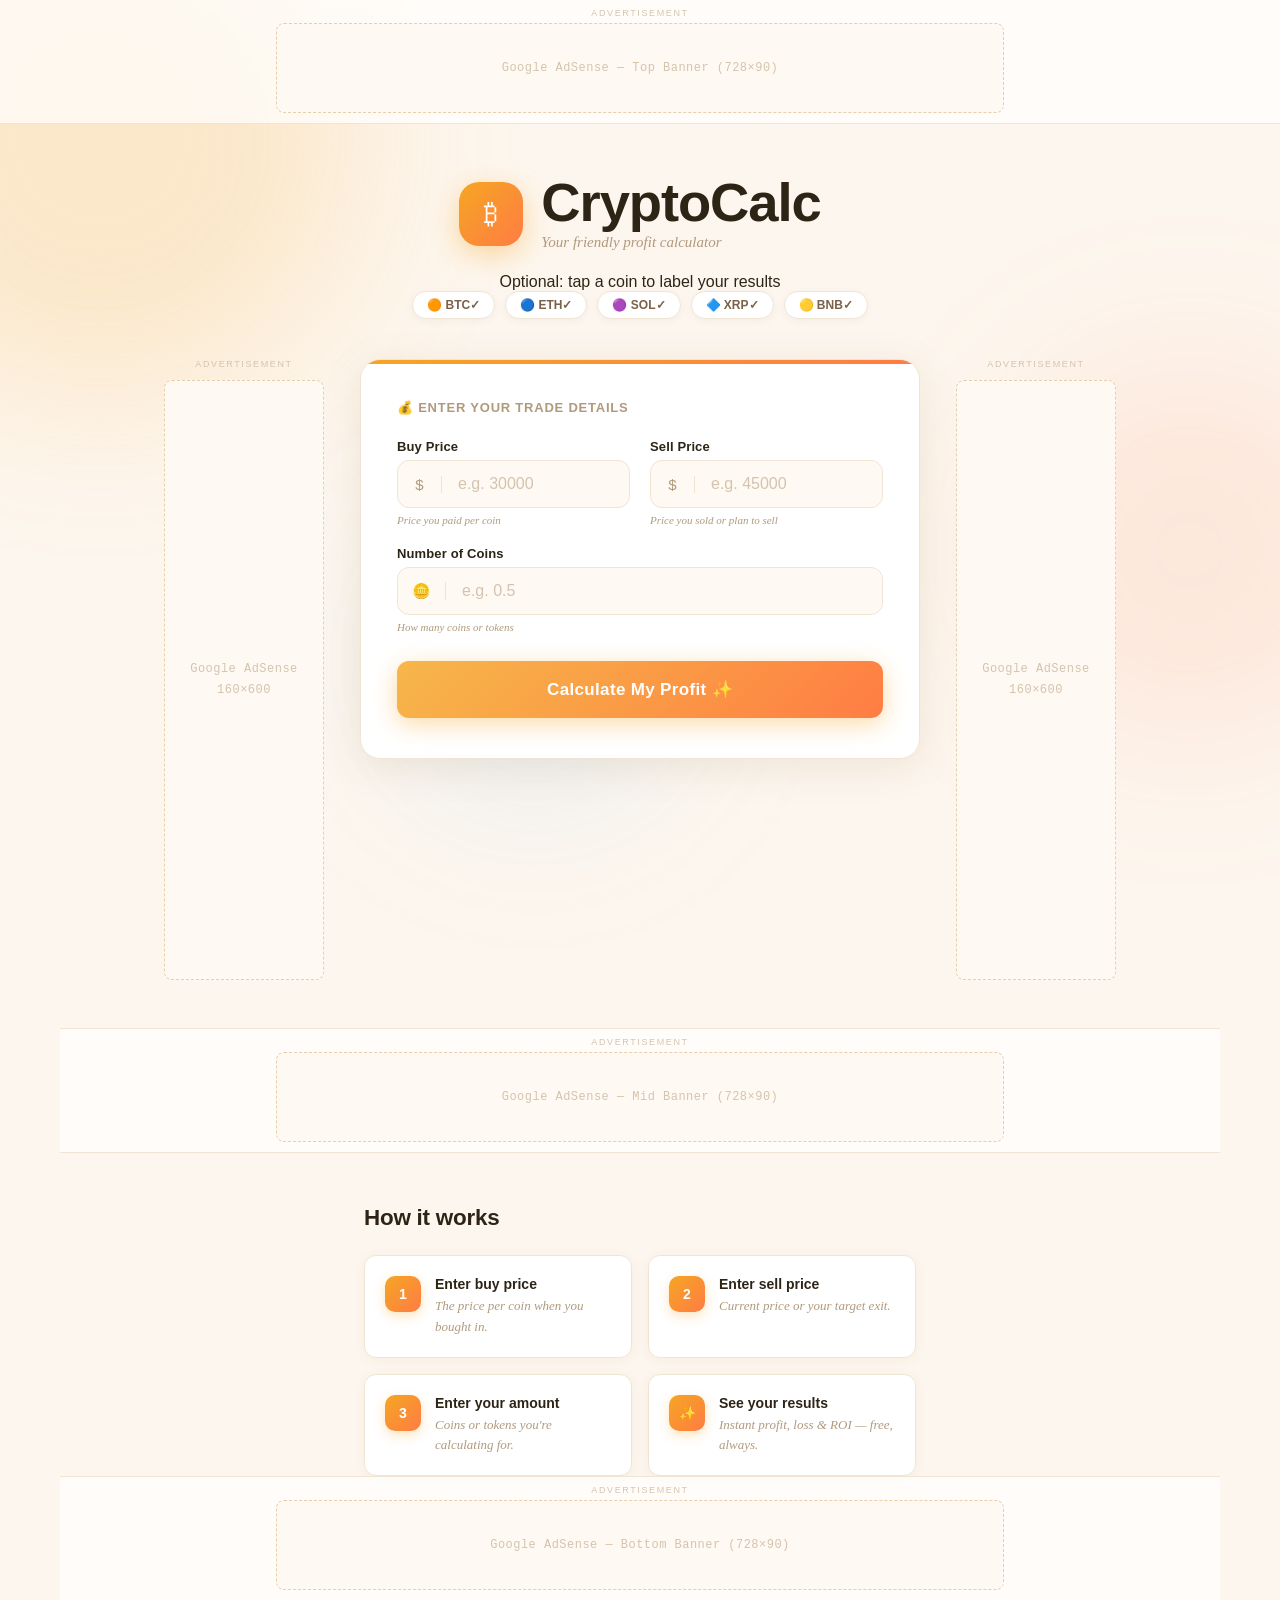
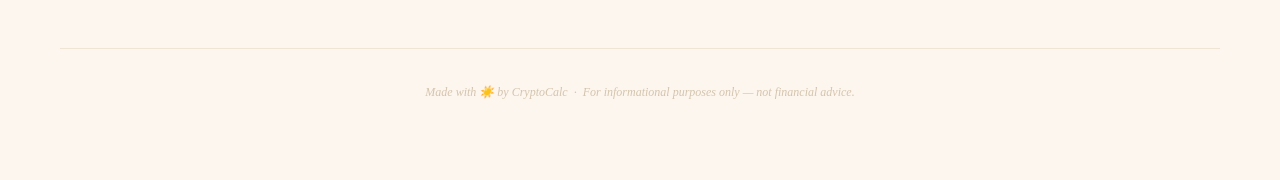
==== index.html @ 59004ca2 "Add files via upload" ====
<!DOCTYPE html>
<html lang="en">
<head>
  <meta charset="UTF-8" />
  <meta name="viewport" content="width=device-width, initial-scale=1.0" />
  <title>CryptoCalc — Profit Calculator</title>

  <!-- ✅ Security headers -->
  <meta http-equiv="Content-Security-Policy"
    content="default-src 'self'; script-src 'self' 'unsafe-inline' https://pagead2.googlesyndication.com; style-src 'self' 'unsafe-inline' https://fonts.googleapis.com https://fonts.gstatic.com; font-src 'self' https://fonts.gstatic.com; img-src 'self' data: https:; connect-src https://api.coingecko.com; frame-ancestors 'none'; form-action 'none';" />
  <meta http-equiv="X-Content-Type-Options" content="nosniff" />
  <meta http-equiv="X-Frame-Options" content="DENY" />
  <meta http-equiv="Referrer-Policy" content="no-referrer" />
  <meta http-equiv="Permissions-Policy" content="geolocation=(), microphone=(), camera=()" />

  <link rel="stylesheet" href="style.css" />
  <link rel="preconnect" href="https://fonts.googleapis.com" />
  <link href="https://fonts.googleapis.com/css2?family=Nunito:wght@400;600;700;800;900&family=Lora:ital,wght@0,500;1,400&display=swap" rel="stylesheet" />
</head>
<body>

  <div class="bg-orb orb1"></div>
  <div class="bg-orb orb2"></div>
  <div class="bg-orb orb3"></div>

  <!-- TOP AD BANNER -->
  <div class="ad-banner ad-top">
    <span class="ad-label">Advertisement</span>
    <!--
    <script async src="https://pagead2.googlesyndication.com/pagead/js/adsbygoogle.js?client=ca-pub-XXXXXXXXXXXXXXXX" crossorigin="anonymous"></script>
    <ins class="adsbygoogle" style="display:block" data-ad-client="ca-pub-XXXXXXXXXXXXXXXX" data-ad-slot="XXXXXXXXXX" data-ad-format="auto" data-full-width-responsive="true"></ins>
    <script>(adsbygoogle = window.adsbygoogle || []).push({});</script>
    -->
    <div class="ad-placeholder">Google AdSense — Top Banner (728×90)</div>
  </div>

  <div class="page-wrapper">

    <header class="site-header">
      <div class="logo-row">
        <div class="logo-icon" aria-hidden="true">₿</div>
        <div class="logo-text">
          <h1 class="logo">CryptoCalc</h1>
          <p class="tagline">Your friendly profit calculator</p>
        </div>
      </div>

      <p class="pill-hint">Optional: tap a coin to label your results</p>
      <div class="coin-pills" role="listbox" aria-label="Select a cryptocurrency">
        <button class="pill" role="option" aria-selected="false" data-coin="BTC" type="button">
          🟠 BTC<span class="pill-check" aria-hidden="true">✓</span>
        </button>
        <button class="pill" role="option" aria-selected="false" data-coin="ETH" type="button">
          🔵 ETH<span class="pill-check" aria-hidden="true">✓</span>
        </button>
        <button class="pill" role="option" aria-selected="false" data-coin="SOL" type="button">
          🟣 SOL<span class="pill-check" aria-hidden="true">✓</span>
        </button>
        <button class="pill" role="option" aria-selected="false" data-coin="XRP" type="button">
          🔷 XRP<span class="pill-check" aria-hidden="true">✓</span>
        </button>
        <button class="pill" role="option" aria-selected="false" data-coin="BNB" type="button">
          🟡 BNB<span class="pill-check" aria-hidden="true">✓</span>
        </button>
      </div>
    </header>

    <main class="main-layout">

      <aside class="ad-sidebar">
        <span class="ad-label">Advertisement</span>
        <div class="ad-placeholder vertical">Google AdSense<br/>160×600</div>
      </aside>

      <section class="calc-card">

        <p class="section-label" id="section-label">💰 Enter your trade details</p>

        <div class="input-grid">
          <div class="input-group">
            <label for="buyPrice">Buy Price</label>
            <div class="input-wrap">
              <span class="prefix">$</span>
              <input type="number" id="buyPrice" placeholder="e.g. 30000" min="0" max="999999999" step="any" autocomplete="off" />
            </div>
            <span class="input-hint">Price you paid per coin</span>
          </div>

          <div class="input-group">
            <label for="sellPrice">Sell Price</label>
            <div class="input-wrap">
              <span class="prefix">$</span>
              <input type="number" id="sellPrice" placeholder="e.g. 45000" min="0" max="999999999" step="any" autocomplete="off" />
            </div>
            <span class="input-hint">Price you sold or plan to sell</span>
          </div>

          <div class="input-group full-width">
            <label for="amount">Number of Coins</label>
            <div class="input-wrap">
              <span class="prefix">🪙</span>
              <input type="number" id="amount" placeholder="e.g. 0.5" min="0" max="999999999" step="any" autocomplete="off" />
            </div>
            <span class="input-hint">How many coins or tokens</span>
          </div>
        </div>

        <button class="calc-btn" id="calcBtn" type="button" onclick="calculate()">
          Calculate My Profit ✨
        </button>

        <div class="results-panel" id="results">

          <div class="verdict-banner" id="verdict-banner">
            <span class="verdict-emoji" id="verdict-emoji">🎉</span>
            <div class="verdict-copy">
              <div class="verdict-title" id="verdict-title">Nice trade!</div>
              <div class="verdict-sub" id="verdict-sub">Here's your full breakdown</div>
            </div>
          </div>

          <div class="results-grid">
            <div class="result-card">
              <div class="res-icon">💵</div>
              <div class="res-label">You Invested</div>
              <div class="res-value" id="val-invested">—</div>
            </div>
            <div class="result-card">
              <div class="res-icon">📤</div>
              <div class="res-label">Return Value</div>
              <div class="res-value" id="val-return">—</div>
            </div>
            <div class="result-card result-accent" id="res-profit-card">
              <div class="res-icon" id="profit-icon">🏆</div>
              <div class="res-label">Net Profit / Loss</div>
              <div class="res-value res-large" id="val-profit">—</div>
            </div>
            <div class="result-card result-accent2">
              <div class="res-icon">📊</div>
              <div class="res-label">ROI</div>
              <div class="res-value res-large" id="val-roi">—</div>
            </div>
          </div>

          <div class="roi-track-wrap">
            <div class="roi-track-labels">
              <span>−100%</span>
              <span>Break even</span>
              <span>+200%</span>
            </div>
            <div class="roi-track">
              <div class="roi-fill" id="roi-fill"></div>
              <div class="roi-needle" id="roi-needle"></div>
            </div>
          </div>

        </div>

        <button class="reset-btn" id="resetBtn" type="button" onclick="resetCalc()">↺ Start over</button>

      </section>

      <aside class="ad-sidebar">
        <span class="ad-label">Advertisement</span>
        <div class="ad-placeholder vertical">Google AdSense<br/>160×600</div>
      </aside>

    </main>

    <div class="ad-banner ad-mid">
      <span class="ad-label">Advertisement</span>
      <div class="ad-placeholder">Google AdSense — Mid Banner (728×90)</div>
    </div>

    <section class="info-section">
      <h2 class="info-title">How it works</h2>
      <div class="steps">
        <div class="step">
          <div class="step-bubble">1</div>
          <div class="step-body">
            <strong>Enter buy price</strong>
            <p>The price per coin when you bought in.</p>
          </div>
        </div>
        <div class="step">
          <div class="step-bubble">2</div>
          <div class="step-body">
            <strong>Enter sell price</strong>
            <p>Current price or your target exit.</p>
          </div>
        </div>
        <div class="step">
          <div class="step-bubble">3</div>
          <div class="step-body">
            <strong>Enter your amount</strong>
            <p>Coins or tokens you're calculating for.</p>
          </div>
        </div>
        <div class="step">
          <div class="step-bubble">✨</div>
          <div class="step-body">
            <strong>See your results</strong>
            <p>Instant profit, loss &amp; ROI — free, always.</p>
          </div>
        </div>
      </div>
    </section>

    <div class="ad-banner ad-bottom">
      <span class="ad-label">Advertisement</span>
      <div class="ad-placeholder">Google AdSense — Bottom Banner (728×90)</div>
    </div>

    <footer class="site-footer">
      <p>Made with ☀️ by CryptoCalc &nbsp;·&nbsp; For informational purposes only — not financial advice.</p>
    </footer>

  </div>

  <script src="script.js"></script>
</body>
</html>
---- style.css ----
/* ===========================
   CRYPTOCALC — style.css
   Aesthetic: Warm sunrise / cozy fintech
   Fonts: Nunito (rounded, friendly) + Lora (elegant serif accents)
=========================== */

*, *::before, *::after { box-sizing: border-box; margin: 0; padding: 0; }

:root {
  /* Warm palette */
  --bg:           #fdf6ee;
  --surface:      #ffffff;
  --surface2:     #fff9f3;
  --border:       #f0e4d4;
  --border-hi:    #e8cfa8;

  /* Accent warm gold / orange */
  --gold:         #f5a623;
  --gold-light:   #fff3d6;
  --gold-dark:    #d4880a;

  /* Profit / loss */
  --green:        #27ae60;
  --green-light:  #eafaf1;
  --red:          #e74c3c;
  --red-light:    #fdf0ee;

  /* Neutrals */
  --text:         #2d2416;
  --text-mid:     #7a6148;
  --text-soft:    #b09a7e;
  --text-dim:     #d4c4ae;

  /* Orb colours */
  --orb1:         rgba(245,166,35,0.18);
  --orb2:         rgba(255,120,80,0.12);
  --orb3:         rgba(80,180,255,0.10);

  --font-main:    'Nunito', sans-serif;
  --font-serif:   'Lora', serif;
  --radius:       20px;
  --radius-sm:    12px;
  --radius-xs:    8px;
  --shadow-card:  0 8px 40px rgba(120,80,20,0.10);
  --shadow-btn:   0 6px 24px rgba(245,166,35,0.40);
}

html { scroll-behavior: smooth; }

body {
  background: var(--bg);
  color: var(--text);
  font-family: var(--font-main);
  min-height: 100vh;
  overflow-x: hidden;
  position: relative;
}

/* ===========================
   AMBIENT BACKGROUND ORBS
=========================== */
.bg-orb {
  position: fixed;
  border-radius: 50%;
  filter: blur(80px);
  pointer-events: none;
  z-index: 0;
  animation: orb-drift 18s ease-in-out infinite alternate;
}
.orb1 {
  width: 520px; height: 520px;
  background: var(--orb1);
  top: -120px; left: -160px;
  animation-duration: 22s;
}
.orb2 {
  width: 380px; height: 380px;
  background: var(--orb2);
  top: 40%; right: -100px;
  animation-duration: 17s;
  animation-delay: -6s;
}
.orb3 {
  width: 300px; height: 300px;
  background: var(--orb3);
  bottom: 10%; left: 30%;
  animation-duration: 25s;
  animation-delay: -12s;
}
@keyframes orb-drift {
  from { transform: translate(0, 0) scale(1); }
  to   { transform: translate(30px, 20px) scale(1.08); }
}

/* ===========================
   AD BANNERS
=========================== */
.ad-banner {
  width: 100%;
  display: flex;
  flex-direction: column;
  align-items: center;
  padding: 8px 16px 10px;
  background: rgba(255,255,255,0.7);
  backdrop-filter: blur(6px);
  border-bottom: 1px solid var(--border);
  position: relative;
  z-index: 10;
}
.ad-banner.ad-mid    { border-top: 1px solid var(--border); margin: 48px 0 0; }
.ad-banner.ad-bottom { border-top: 1px solid var(--border); border-bottom: none; margin-top: 0; }

.ad-label {
  font-size: 9px;
  letter-spacing: 0.18em;
  text-transform: uppercase;
  color: var(--text-dim);
  margin-bottom: 5px;
}

.ad-placeholder {
  width: 100%;
  max-width: 728px;
  height: 90px;
  background: var(--surface2);
  border: 1.5px dashed var(--border-hi);
  border-radius: var(--radius-xs);
  display: flex;
  align-items: center;
  justify-content: center;
  color: var(--text-dim);
  font-size: 12px;
  font-family: monospace;
  letter-spacing: 0.04em;
  text-align: center;
}
.ad-placeholder.vertical {
  width: 160px;
  height: 600px;
  max-width: 160px;
  line-height: 1.8;
}

.ad-sidebar {
  display: none;
  flex-direction: column;
  align-items: center;
  gap: 6px;
  flex-shrink: 0;
  position: relative;
  z-index: 1;
}

/* ===========================
   PAGE WRAPPER
=========================== */
.page-wrapper {
  position: relative;
  z-index: 1;
  max-width: 1200px;
  margin: 0 auto;
  padding: 0 20px 60px;
}

/* ===========================
   HEADER
=========================== */
.site-header {
  text-align: center;
  padding: 52px 20px 28px;
}

.logo-row {
  display: inline-flex;
  align-items: center;
  gap: 18px;
  margin-bottom: 22px;
}

.logo-icon {
  width: 64px;
  height: 64px;
  background: linear-gradient(135deg, #f5a623, #ff7c44);
  border-radius: 20px;
  display: flex;
  align-items: center;
  justify-content: center;
  font-size: 28px;
  color: white;
  box-shadow: 0 8px 28px rgba(245,166,35,0.40);
  animation: icon-float 4s ease-in-out infinite;
  flex-shrink: 0;
}
@keyframes icon-float {
  0%, 100% { transform: translateY(0px); }
  50%       { transform: translateY(-6px); }
}

.logo-text { text-align: left; }

.logo {
  font-family: var(--font-main);
  font-weight: 900;
  font-size: clamp(2rem, 7vw, 3.4rem);
  color: var(--text);
  letter-spacing: -0.02em;
  line-height: 1;
}

.tagline {
  font-family: var(--font-serif);
  font-style: italic;
  font-size: 15px;
  color: var(--text-soft);
  margin-top: 4px;
}

.coin-pills {
  display: flex;
  gap: 10px;
  justify-content: center;
  flex-wrap: wrap;
}

.pill {
  background: white;
  border: 1.5px solid var(--border);
  border-radius: 999px;
  padding: 6px 14px;
  font-size: 12px;
  font-weight: 700;
  color: var(--text-mid);
  box-shadow: 0 2px 8px rgba(0,0,0,0.04);
  transition: transform 0.2s, box-shadow 0.2s;
  cursor: default;
}
.pill:hover {
  transform: translateY(-2px);
  box-shadow: 0 6px 18px rgba(245,166,35,0.18);
}

/* ===========================
   MAIN LAYOUT
=========================== */
.main-layout {
  display: flex;
  align-items: flex-start;
  justify-content: center;
  gap: 36px;
  margin-top: 12px;
}

/* ===========================
   CALCULATOR CARD
=========================== */
.calc-card {
  background: var(--surface);
  border: 1.5px solid var(--border);
  border-radius: var(--radius);
  padding: 40px 36px;
  width: 100%;
  max-width: 560px;
  flex-shrink: 0;
  box-shadow: var(--shadow-card);
  position: relative;
  overflow: hidden;
}

/* Top accent stripe */
.calc-card::before {
  content: '';
  position: absolute;
  top: 0; left: 0; right: 0;
  height: 4px;
  background: linear-gradient(90deg, #f5a623, #ff7c44, #f5a623);
  background-size: 200% 100%;
  animation: stripe-shimmer 3s linear infinite;
}
@keyframes stripe-shimmer {
  0%   { background-position: 0% 0%; }
  100% { background-position: 200% 0%; }
}

.section-label {
  font-size: 13px;
  font-weight: 800;
  letter-spacing: 0.06em;
  text-transform: uppercase;
  color: var(--text-soft);
  margin-bottom: 24px;
}

/* ===========================
   INPUTS
=========================== */
.input-grid {
  display: grid;
  grid-template-columns: 1fr 1fr;
  gap: 20px;
  margin-bottom: 28px;
}

.input-group { display: flex; flex-direction: column; gap: 6px; }
.input-group.full-width { grid-column: 1 / -1; }

label {
  font-size: 13px;
  font-weight: 800;
  color: var(--text);
  letter-spacing: 0.01em;
}

.input-hint {
  font-size: 11px;
  color: var(--text-soft);
  font-style: italic;
  font-family: var(--font-serif);
}

.input-wrap {
  display: flex;
  align-items: center;
  background: var(--surface2);
  border: 1.5px solid var(--border);
  border-radius: var(--radius-sm);
  overflow: hidden;
  transition: border-color 0.2s, box-shadow 0.2s, background 0.2s;
}
.input-wrap:focus-within {
  border-color: var(--gold);
  box-shadow: 0 0 0 3px rgba(245,166,35,0.15);
  background: white;
}

.prefix {
  padding: 0 14px;
  font-size: 15px;
  color: var(--text-soft);
  border-right: 1.5px solid var(--border);
  user-select: none;
  min-width: 44px;
  text-align: center;
  background: transparent;
}

input[type="number"] {
  flex: 1;
  background: transparent;
  border: none;
  outline: none;
  padding: 14px 16px;
  color: var(--text);
  font-family: var(--font-main);
  font-size: 16px;
  font-weight: 700;
  width: 100%;
  appearance: textfield;
}
input[type="number"]::-webkit-outer-spin-button,
input[type="number"]::-webkit-inner-spin-button { -webkit-appearance: none; }
input::placeholder { color: var(--text-dim); font-weight: 400; }

/* ===========================
   CALCULATE BUTTON
=========================== */
.calc-btn {
  width: 100%;
  padding: 18px 24px;
  background: linear-gradient(135deg, #f5a623, #ff7c44);
  color: white;
  border: none;
  border-radius: var(--radius-sm);
  font-family: var(--font-main);
  font-size: 17px;
  font-weight: 900;
  letter-spacing: 0.02em;
  cursor: pointer;
  box-shadow: var(--shadow-btn);
  transition: transform 0.18s, box-shadow 0.18s, filter 0.18s;
  position: relative;
  overflow: hidden;
}
.calc-btn::after {
  content: '';
  position: absolute;
  inset: 0;
  background: linear-gradient(135deg, rgba(255,255,255,0.18), transparent);
  pointer-events: none;
}
.calc-btn:hover {
  transform: translateY(-3px);
  box-shadow: 0 12px 36px rgba(245,166,35,0.50);
  filter: brightness(1.05);
}
.calc-btn:active { transform: translateY(0); }

/* ===========================
   RESULTS PANEL
=========================== */
.results-panel {
  margin-top: 32px;
  animation: pop-in 0.45s cubic-bezier(0.22, 1, 0.36, 1);
}
@keyframes pop-in {
  from { opacity: 0; transform: scale(0.96) translateY(10px); }
  to   { opacity: 1; transform: scale(1) translateY(0); }
}

/* Verdict Banner */
.verdict-banner {
  display: flex;
  align-items: center;
  gap: 16px;
  padding: 18px 22px;
  border-radius: var(--radius-sm);
  margin-bottom: 20px;
  background: var(--gold-light);
  border: 1.5px solid #f5d78e;
  transition: all 0.3s;
}
.verdict-banner.win {
  background: var(--green-light);
  border-color: #a8e6c2;
}
.verdict-banner.loss {
  background: var(--red-light);
  border-color: #f5bfba;
}

.verdict-emoji { font-size: 36px; line-height: 1; flex-shrink: 0; }

.verdict-title {
  font-size: 17px;
  font-weight: 900;
  color: var(--text);
  line-height: 1.2;
}
.verdict-sub {
  font-size: 13px;
  color: var(--text-soft);
  font-family: var(--font-serif);
  font-style: italic;
  margin-top: 2px;
}

/* Result Cards */
.results-grid {
  display: grid;
  grid-template-columns: 1fr 1fr;
  gap: 14px;
  margin-bottom: 22px;
}

.result-card {
  background: var(--surface2);
  border: 1.5px solid var(--border);
  border-radius: var(--radius-sm);
  padding: 18px 16px;
  text-align: center;
  transition: transform 0.2s, box-shadow 0.2s;
}
.result-card:hover {
  transform: translateY(-2px);
  box-shadow: 0 6px 20px rgba(120,80,20,0.08);
}

.result-card.result-accent {
  background: var(--green-light);
  border-color: #a8e6c2;
}
.result-card.result-accent.loss-card {
  background: var(--red-light);
  border-color: #f5bfba;
}
.result-card.result-accent2 {
  background: var(--gold-light);
  border-color: #f5d78e;
}

.res-icon { font-size: 22px; margin-bottom: 6px; }
.res-label {
  font-size: 10px;
  font-weight: 800;
  letter-spacing: 0.12em;
  text-transform: uppercase;
  color: var(--text-soft);
  margin-bottom: 6px;
}
.res-value {
  font-size: 16px;
  font-weight: 900;
  color: var(--text);
}
.res-value.res-large { font-size: 22px; }
.res-value.profit  { color: var(--green); }
.res-value.loss    { color: var(--red); }

/* ROI Visual Track */
.roi-track-wrap { margin-top: 4px; }
.roi-track-labels {
  display: flex;
  justify-content: space-between;
  font-size: 10px;
  color: var(--text-dim);
  margin-bottom: 6px;
  font-weight: 700;
}
.roi-track {
  width: 100%;
  height: 12px;
  background: linear-gradient(90deg, var(--red-light) 0%, #fff5e0 33%, var(--gold-light) 50%, var(--green-light) 100%);
  border-radius: 999px;
  border: 1.5px solid var(--border);
  position: relative;
  overflow: visible;
}
.roi-fill {
  position: absolute;
  left: 0; top: 0; bottom: 0;
  border-radius: 999px;
  transition: width 0.8s cubic-bezier(0.22,1,0.36,1), background 0.4s;
}
.roi-needle {
  position: absolute;
  top: 50%;
  transform: translate(-50%, -50%);
  width: 20px;
  height: 20px;
  background: white;
  border: 2.5px solid var(--gold);
  border-radius: 50%;
  box-shadow: 0 2px 10px rgba(245,166,35,0.40);
  transition: left 0.8s cubic-bezier(0.22,1,0.36,1), border-color 0.4s;
}

/* ===========================
   RESET BUTTON
=========================== */
.reset-btn {
  margin-top: 18px;
  width: 100%;
  background: transparent;
  border: 1.5px solid var(--border-hi);
  color: var(--text-soft);
  border-radius: var(--radius-sm);
  padding: 12px 20px;
  font-family: var(--font-main);
  font-size: 13px;
  font-weight: 700;
  cursor: pointer;
  letter-spacing: 0.04em;
  transition: all 0.2s;
  display: block;
}
.reset-btn:hover {
  border-color: var(--gold);
  color: var(--gold-dark);
  background: var(--gold-light);
}

/* ===========================
   HOW IT WORKS
=========================== */
.info-section {
  max-width: 560px;
  margin: 52px auto 0;
  padding: 0 4px;
}
.info-title {
  font-family: var(--font-main);
  font-weight: 900;
  font-size: 1.4rem;
  color: var(--text);
  margin-bottom: 24px;
  letter-spacing: -0.01em;
}

.steps {
  display: grid;
  grid-template-columns: 1fr 1fr;
  gap: 16px;
}

.step {
  background: white;
  border: 1.5px solid var(--border);
  border-radius: var(--radius-sm);
  padding: 20px;
  display: flex;
  gap: 14px;
  align-items: flex-start;
  box-shadow: 0 2px 12px rgba(120,80,20,0.05);
  transition: transform 0.2s, box-shadow 0.2s;
}
.step:hover {
  transform: translateY(-3px);
  box-shadow: 0 8px 28px rgba(245,166,35,0.14);
}

.step-bubble {
  width: 36px;
  height: 36px;
  background: linear-gradient(135deg, #f5a623, #ff7c44);
  border-radius: 10px;
  display: flex;
  align-items: center;
  justify-content: center;
  font-size: 14px;
  font-weight: 900;
  color: white;
  flex-shrink: 0;
  box-shadow: 0 4px 12px rgba(245,166,35,0.30);
}

.step-body strong {
  display: block;
  font-size: 14px;
  font-weight: 800;
  color: var(--text);
  margin-bottom: 4px;
}
.step-body p {
  font-size: 13px;
  color: var(--text-soft);
  line-height: 1.55;
  font-family: var(--font-serif);
  font-style: italic;
}

/* ===========================
   FOOTER
=========================== */
.site-footer {
  text-align: center;
  padding: 36px 0 20px;
  font-size: 12px;
  color: var(--text-dim);
  font-family: var(--font-serif);
  font-style: italic;
  border-top: 1.5px solid var(--border);
  margin-top: 48px;
}

/* ===========================
   RESPONSIVE
=========================== */
@media (min-width: 1100px) {
  .ad-sidebar { display: flex; }
}

@media (max-width: 580px) {
  .calc-card { padding: 28px 20px; }
  .input-grid { grid-template-columns: 1fr; }
  .input-group.full-width { grid-column: auto; }
  .results-grid { grid-template-columns: 1fr; }
  .steps { grid-template-columns: 1fr; }
  .logo-row { gap: 12px; }
  .logo-icon { width: 52px; height: 52px; font-size: 22px; }
}
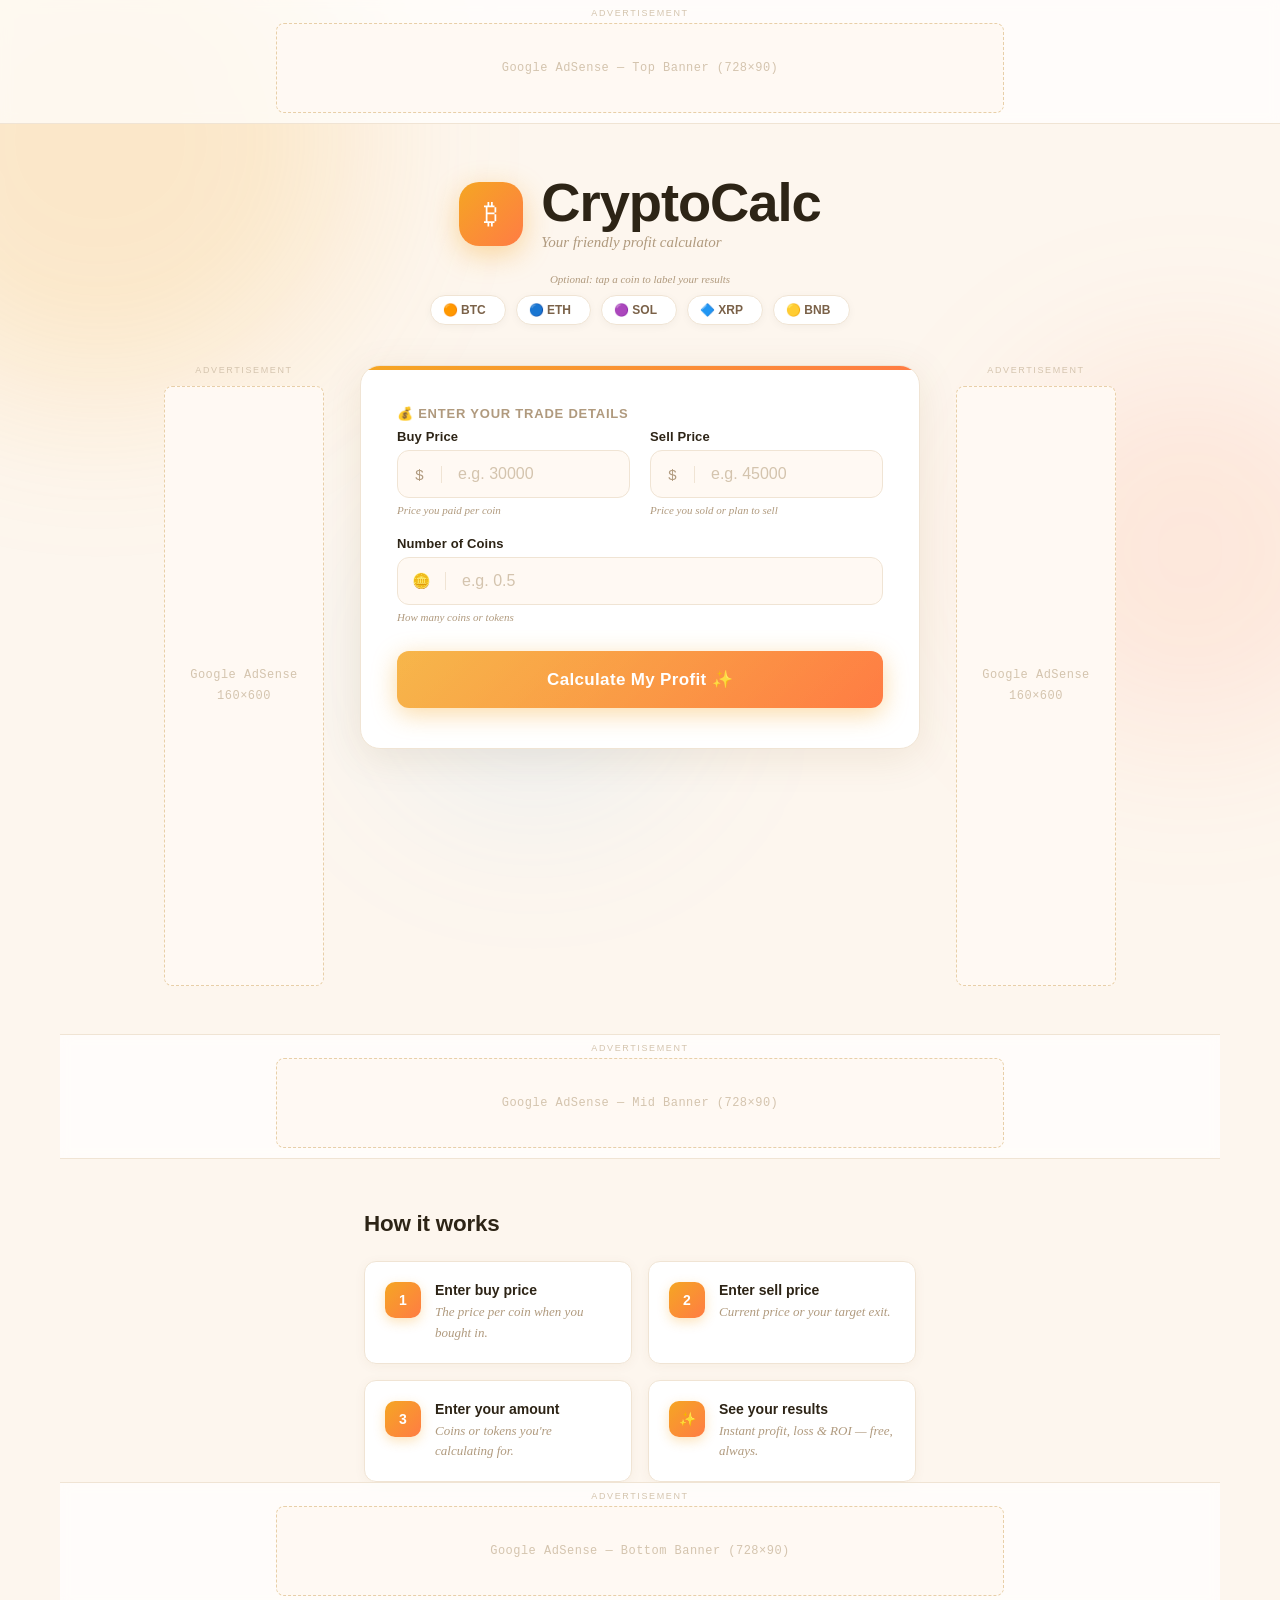
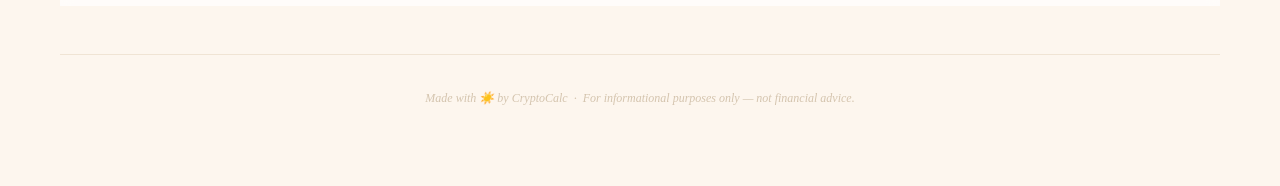
==== commit 6c1f103f: "Add files via upload" ====
--- a/index.html
+++ b/index.html
@@ -1,222 +1,222 @@
-<!DOCTYPE html>
-<html lang="en">
-<head>
-  <meta charset="UTF-8" />
-  <meta name="viewport" content="width=device-width, initial-scale=1.0" />
-  <title>CryptoCalc — Profit Calculator</title>
-
-  <!-- ✅ Security headers -->
-  <meta http-equiv="Content-Security-Policy"
-    content="default-src 'self'; script-src 'self' 'unsafe-inline' https://pagead2.googlesyndication.com; style-src 'self' 'unsafe-inline' https://fonts.googleapis.com https://fonts.gstatic.com; font-src 'self' https://fonts.gstatic.com; img-src 'self' data: https:; connect-src https://api.coingecko.com; frame-ancestors 'none'; form-action 'none';" />
-  <meta http-equiv="X-Content-Type-Options" content="nosniff" />
-  <meta http-equiv="X-Frame-Options" content="DENY" />
-  <meta http-equiv="Referrer-Policy" content="no-referrer" />
-  <meta http-equiv="Permissions-Policy" content="geolocation=(), microphone=(), camera=()" />
-
-  <link rel="stylesheet" href="style.css" />
-  <link rel="preconnect" href="https://fonts.googleapis.com" />
-  <link href="https://fonts.googleapis.com/css2?family=Nunito:wght@400;600;700;800;900&family=Lora:ital,wght@0,500;1,400&display=swap" rel="stylesheet" />
-</head>
-<body>
-
-  <div class="bg-orb orb1"></div>
-  <div class="bg-orb orb2"></div>
-  <div class="bg-orb orb3"></div>
-
-  <!-- TOP AD BANNER -->
-  <div class="ad-banner ad-top">
-    <span class="ad-label">Advertisement</span>
-    <!--
-    <script async src="https://pagead2.googlesyndication.com/pagead/js/adsbygoogle.js?client=ca-pub-XXXXXXXXXXXXXXXX" crossorigin="anonymous"></script>
-    <ins class="adsbygoogle" style="display:block" data-ad-client="ca-pub-XXXXXXXXXXXXXXXX" data-ad-slot="XXXXXXXXXX" data-ad-format="auto" data-full-width-responsive="true"></ins>
-    <script>(adsbygoogle = window.adsbygoogle || []).push({});</script>
-    -->
-    <div class="ad-placeholder">Google AdSense — Top Banner (728×90)</div>
-  </div>
-
-  <div class="page-wrapper">
-
-    <header class="site-header">
-      <div class="logo-row">
-        <div class="logo-icon" aria-hidden="true">₿</div>
-        <div class="logo-text">
-          <h1 class="logo">CryptoCalc</h1>
-          <p class="tagline">Your friendly profit calculator</p>
-        </div>
-      </div>
-
-      <p class="pill-hint">Optional: tap a coin to label your results</p>
-      <div class="coin-pills" role="listbox" aria-label="Select a cryptocurrency">
-        <button class="pill" role="option" aria-selected="false" data-coin="BTC" type="button">
-          🟠 BTC<span class="pill-check" aria-hidden="true">✓</span>
-        </button>
-        <button class="pill" role="option" aria-selected="false" data-coin="ETH" type="button">
-          🔵 ETH<span class="pill-check" aria-hidden="true">✓</span>
-        </button>
-        <button class="pill" role="option" aria-selected="false" data-coin="SOL" type="button">
-          🟣 SOL<span class="pill-check" aria-hidden="true">✓</span>
-        </button>
-        <button class="pill" role="option" aria-selected="false" data-coin="XRP" type="button">
-          🔷 XRP<span class="pill-check" aria-hidden="true">✓</span>
-        </button>
-        <button class="pill" role="option" aria-selected="false" data-coin="BNB" type="button">
-          🟡 BNB<span class="pill-check" aria-hidden="true">✓</span>
-        </button>
-      </div>
-    </header>
-
-    <main class="main-layout">
-
-      <aside class="ad-sidebar">
-        <span class="ad-label">Advertisement</span>
-        <div class="ad-placeholder vertical">Google AdSense<br/>160×600</div>
-      </aside>
-
-      <section class="calc-card">
-
-        <p class="section-label" id="section-label">💰 Enter your trade details</p>
-
-        <div class="input-grid">
-          <div class="input-group">
-            <label for="buyPrice">Buy Price</label>
-            <div class="input-wrap">
-              <span class="prefix">$</span>
-              <input type="number" id="buyPrice" placeholder="e.g. 30000" min="0" max="999999999" step="any" autocomplete="off" />
-            </div>
-            <span class="input-hint">Price you paid per coin</span>
-          </div>
-
-          <div class="input-group">
-            <label for="sellPrice">Sell Price</label>
-            <div class="input-wrap">
-              <span class="prefix">$</span>
-              <input type="number" id="sellPrice" placeholder="e.g. 45000" min="0" max="999999999" step="any" autocomplete="off" />
-            </div>
-            <span class="input-hint">Price you sold or plan to sell</span>
-          </div>
-
-          <div class="input-group full-width">
-            <label for="amount">Number of Coins</label>
-            <div class="input-wrap">
-              <span class="prefix">🪙</span>
-              <input type="number" id="amount" placeholder="e.g. 0.5" min="0" max="999999999" step="any" autocomplete="off" />
-            </div>
-            <span class="input-hint">How many coins or tokens</span>
-          </div>
-        </div>
-
-        <button class="calc-btn" id="calcBtn" type="button" onclick="calculate()">
-          Calculate My Profit ✨
-        </button>
-
-        <div class="results-panel" id="results">
-
-          <div class="verdict-banner" id="verdict-banner">
-            <span class="verdict-emoji" id="verdict-emoji">🎉</span>
-            <div class="verdict-copy">
-              <div class="verdict-title" id="verdict-title">Nice trade!</div>
-              <div class="verdict-sub" id="verdict-sub">Here's your full breakdown</div>
-            </div>
-          </div>
-
-          <div class="results-grid">
-            <div class="result-card">
-              <div class="res-icon">💵</div>
-              <div class="res-label">You Invested</div>
-              <div class="res-value" id="val-invested">—</div>
-            </div>
-            <div class="result-card">
-              <div class="res-icon">📤</div>
-              <div class="res-label">Return Value</div>
-              <div class="res-value" id="val-return">—</div>
-            </div>
-            <div class="result-card result-accent" id="res-profit-card">
-              <div class="res-icon" id="profit-icon">🏆</div>
-              <div class="res-label">Net Profit / Loss</div>
-              <div class="res-value res-large" id="val-profit">—</div>
-            </div>
-            <div class="result-card result-accent2">
-              <div class="res-icon">📊</div>
-              <div class="res-label">ROI</div>
-              <div class="res-value res-large" id="val-roi">—</div>
-            </div>
-          </div>
-
-          <div class="roi-track-wrap">
-            <div class="roi-track-labels">
-              <span>−100%</span>
-              <span>Break even</span>
-              <span>+200%</span>
-            </div>
-            <div class="roi-track">
-              <div class="roi-fill" id="roi-fill"></div>
-              <div class="roi-needle" id="roi-needle"></div>
-            </div>
-          </div>
-
-        </div>
-
-        <button class="reset-btn" id="resetBtn" type="button" onclick="resetCalc()">↺ Start over</button>
-
-      </section>
-
-      <aside class="ad-sidebar">
-        <span class="ad-label">Advertisement</span>
-        <div class="ad-placeholder vertical">Google AdSense<br/>160×600</div>
-      </aside>
-
-    </main>
-
-    <div class="ad-banner ad-mid">
-      <span class="ad-label">Advertisement</span>
-      <div class="ad-placeholder">Google AdSense — Mid Banner (728×90)</div>
-    </div>
-
-    <section class="info-section">
-      <h2 class="info-title">How it works</h2>
-      <div class="steps">
-        <div class="step">
-          <div class="step-bubble">1</div>
-          <div class="step-body">
-            <strong>Enter buy price</strong>
-            <p>The price per coin when you bought in.</p>
-          </div>
-        </div>
-        <div class="step">
-          <div class="step-bubble">2</div>
-          <div class="step-body">
-            <strong>Enter sell price</strong>
-            <p>Current price or your target exit.</p>
-          </div>
-        </div>
-        <div class="step">
-          <div class="step-bubble">3</div>
-          <div class="step-body">
-            <strong>Enter your amount</strong>
-            <p>Coins or tokens you're calculating for.</p>
-          </div>
-        </div>
-        <div class="step">
-          <div class="step-bubble">✨</div>
-          <div class="step-body">
-            <strong>See your results</strong>
-            <p>Instant profit, loss &amp; ROI — free, always.</p>
-          </div>
-        </div>
-      </div>
-    </section>
-
-    <div class="ad-banner ad-bottom">
-      <span class="ad-label">Advertisement</span>
-      <div class="ad-placeholder">Google AdSense — Bottom Banner (728×90)</div>
-    </div>
-
-    <footer class="site-footer">
-      <p>Made with ☀️ by CryptoCalc &nbsp;·&nbsp; For informational purposes only — not financial advice.</p>
-    </footer>
-
-  </div>
-
-  <script src="script.js"></script>
-</body>
-</html>+<!DOCTYPE html>
+<html lang="en">
+<head>
+  <meta charset="UTF-8" />
+  <meta name="viewport" content="width=device-width, initial-scale=1.0" />
+  <title>CryptoCalc — Profit Calculator</title>
+
+  <!-- ✅ Security headers -->
+  <meta http-equiv="Content-Security-Policy"
+    content="default-src 'self'; script-src 'self' 'unsafe-inline' https://pagead2.googlesyndication.com; style-src 'self' 'unsafe-inline' https://fonts.googleapis.com https://fonts.gstatic.com; font-src 'self' https://fonts.gstatic.com; img-src 'self' data: https:; connect-src https://api.coingecko.com; frame-ancestors 'none'; form-action 'none';" />
+  <meta http-equiv="X-Content-Type-Options" content="nosniff" />
+  <meta http-equiv="X-Frame-Options" content="DENY" />
+  <meta http-equiv="Referrer-Policy" content="no-referrer" />
+  <meta http-equiv="Permissions-Policy" content="geolocation=(), microphone=(), camera=()" />
+
+  <link rel="stylesheet" href="style.css" />
+  <link rel="preconnect" href="https://fonts.googleapis.com" />
+  <link href="https://fonts.googleapis.com/css2?family=Nunito:wght@400;600;700;800;900&family=Lora:ital,wght@0,500;1,400&display=swap" rel="stylesheet" />
+</head>
+<body>
+
+  <div class="bg-orb orb1"></div>
+  <div class="bg-orb orb2"></div>
+  <div class="bg-orb orb3"></div>
+
+  <!-- TOP AD BANNER -->
+  <div class="ad-banner ad-top">
+    <span class="ad-label">Advertisement</span>
+    <!--
+    <script async src="https://pagead2.googlesyndication.com/pagead/js/adsbygoogle.js?client=ca-pub-XXXXXXXXXXXXXXXX" crossorigin="anonymous"></script>
+    <ins class="adsbygoogle" style="display:block" data-ad-client="ca-pub-XXXXXXXXXXXXXXXX" data-ad-slot="XXXXXXXXXX" data-ad-format="auto" data-full-width-responsive="true"></ins>
+    <script>(adsbygoogle = window.adsbygoogle || []).push({});</script>
+    -->
+    <div class="ad-placeholder">Google AdSense — Top Banner (728×90)</div>
+  </div>
+
+  <div class="page-wrapper">
+
+    <header class="site-header">
+      <div class="logo-row">
+        <div class="logo-icon" aria-hidden="true">₿</div>
+        <div class="logo-text">
+          <h1 class="logo">CryptoCalc</h1>
+          <p class="tagline">Your friendly profit calculator</p>
+        </div>
+      </div>
+
+      <p class="pill-hint">Optional: tap a coin to label your results</p>
+      <div class="coin-pills" role="listbox" aria-label="Select a cryptocurrency">
+        <button class="pill" role="option" aria-selected="false" data-coin="BTC" type="button">
+          🟠 BTC<span class="pill-check" aria-hidden="true">✓</span>
+        </button>
+        <button class="pill" role="option" aria-selected="false" data-coin="ETH" type="button">
+          🔵 ETH<span class="pill-check" aria-hidden="true">✓</span>
+        </button>
+        <button class="pill" role="option" aria-selected="false" data-coin="SOL" type="button">
+          🟣 SOL<span class="pill-check" aria-hidden="true">✓</span>
+        </button>
+        <button class="pill" role="option" aria-selected="false" data-coin="XRP" type="button">
+          🔷 XRP<span class="pill-check" aria-hidden="true">✓</span>
+        </button>
+        <button class="pill" role="option" aria-selected="false" data-coin="BNB" type="button">
+          🟡 BNB<span class="pill-check" aria-hidden="true">✓</span>
+        </button>
+      </div>
+    </header>
+
+    <main class="main-layout">
+
+      <aside class="ad-sidebar">
+        <span class="ad-label">Advertisement</span>
+        <div class="ad-placeholder vertical">Google AdSense<br/>160×600</div>
+      </aside>
+
+      <section class="calc-card">
+
+        <p class="section-label" id="section-label">💰 Enter your trade details</p>
+
+        <div class="input-grid">
+          <div class="input-group">
+            <label for="buyPrice">Buy Price</label>
+            <div class="input-wrap">
+              <span class="prefix">$</span>
+              <input type="number" id="buyPrice" placeholder="e.g. 30000" min="0" max="999999999" step="any" autocomplete="off" />
+            </div>
+            <span class="input-hint">Price you paid per coin</span>
+          </div>
+
+          <div class="input-group">
+            <label for="sellPrice">Sell Price</label>
+            <div class="input-wrap">
+              <span class="prefix">$</span>
+              <input type="number" id="sellPrice" placeholder="e.g. 45000" min="0" max="999999999" step="any" autocomplete="off" />
+            </div>
+            <span class="input-hint">Price you sold or plan to sell</span>
+          </div>
+
+          <div class="input-group full-width">
+            <label for="amount">Number of Coins</label>
+            <div class="input-wrap">
+              <span class="prefix">🪙</span>
+              <input type="number" id="amount" placeholder="e.g. 0.5" min="0" max="999999999" step="any" autocomplete="off" />
+            </div>
+            <span class="input-hint">How many coins or tokens</span>
+          </div>
+        </div>
+
+        <button class="calc-btn" id="calcBtn" type="button" onclick="calculate()">
+          Calculate My Profit ✨
+        </button>
+
+        <div class="results-panel" id="results">
+
+          <div class="verdict-banner" id="verdict-banner">
+            <span class="verdict-emoji" id="verdict-emoji">🎉</span>
+            <div class="verdict-copy">
+              <div class="verdict-title" id="verdict-title">Nice trade!</div>
+              <div class="verdict-sub" id="verdict-sub">Here's your full breakdown</div>
+            </div>
+          </div>
+
+          <div class="results-grid">
+            <div class="result-card">
+              <div class="res-icon">💵</div>
+              <div class="res-label">You Invested</div>
+              <div class="res-value" id="val-invested">—</div>
+            </div>
+            <div class="result-card">
+              <div class="res-icon">📤</div>
+              <div class="res-label">Return Value</div>
+              <div class="res-value" id="val-return">—</div>
+            </div>
+            <div class="result-card result-accent" id="res-profit-card">
+              <div class="res-icon" id="profit-icon">🏆</div>
+              <div class="res-label">Net Profit / Loss</div>
+              <div class="res-value res-large" id="val-profit">—</div>
+            </div>
+            <div class="result-card result-accent2">
+              <div class="res-icon">📊</div>
+              <div class="res-label">ROI</div>
+              <div class="res-value res-large" id="val-roi">—</div>
+            </div>
+          </div>
+
+          <div class="roi-track-wrap">
+            <div class="roi-track-labels">
+              <span>−100%</span>
+              <span>Break even</span>
+              <span>+200%</span>
+            </div>
+            <div class="roi-track">
+              <div class="roi-fill" id="roi-fill"></div>
+              <div class="roi-needle" id="roi-needle"></div>
+            </div>
+          </div>
+
+        </div>
+
+        <button class="reset-btn" id="resetBtn" type="button" onclick="resetCalc()">↺ Start over</button>
+
+      </section>
+
+      <aside class="ad-sidebar">
+        <span class="ad-label">Advertisement</span>
+        <div class="ad-placeholder vertical">Google AdSense<br/>160×600</div>
+      </aside>
+
+    </main>
+
+    <div class="ad-banner ad-mid">
+      <span class="ad-label">Advertisement</span>
+      <div class="ad-placeholder">Google AdSense — Mid Banner (728×90)</div>
+    </div>
+
+    <section class="info-section">
+      <h2 class="info-title">How it works</h2>
+      <div class="steps">
+        <div class="step">
+          <div class="step-bubble">1</div>
+          <div class="step-body">
+            <strong>Enter buy price</strong>
+            <p>The price per coin when you bought in.</p>
+          </div>
+        </div>
+        <div class="step">
+          <div class="step-bubble">2</div>
+          <div class="step-body">
+            <strong>Enter sell price</strong>
+            <p>Current price or your target exit.</p>
+          </div>
+        </div>
+        <div class="step">
+          <div class="step-bubble">3</div>
+          <div class="step-body">
+            <strong>Enter your amount</strong>
+            <p>Coins or tokens you're calculating for.</p>
+          </div>
+        </div>
+        <div class="step">
+          <div class="step-bubble">✨</div>
+          <div class="step-body">
+            <strong>See your results</strong>
+            <p>Instant profit, loss &amp; ROI — free, always.</p>
+          </div>
+        </div>
+      </div>
+    </section>
+
+    <div class="ad-banner ad-bottom">
+      <span class="ad-label">Advertisement</span>
+      <div class="ad-placeholder">Google AdSense — Bottom Banner (728×90)</div>
+    </div>
+
+    <footer class="site-footer">
+      <p>Made with ☀️ by CryptoCalc &nbsp;·&nbsp; For informational purposes only — not financial advice.</p>
+    </footer>
+
+  </div>
+
+  <script src="script.js"></script>
+</body>
+</html>
--- a/style.css
+++ b/style.css
@@ -1,659 +1,774 @@
-/* ===========================
-   CRYPTOCALC — style.css
-   Aesthetic: Warm sunrise / cozy fintech
-   Fonts: Nunito (rounded, friendly) + Lora (elegant serif accents)
-=========================== */
-
-*, *::before, *::after { box-sizing: border-box; margin: 0; padding: 0; }
-
-:root {
-  /* Warm palette */
-  --bg:           #fdf6ee;
-  --surface:      #ffffff;
-  --surface2:     #fff9f3;
-  --border:       #f0e4d4;
-  --border-hi:    #e8cfa8;
-
-  /* Accent warm gold / orange */
-  --gold:         #f5a623;
-  --gold-light:   #fff3d6;
-  --gold-dark:    #d4880a;
-
-  /* Profit / loss */
-  --green:        #27ae60;
-  --green-light:  #eafaf1;
-  --red:          #e74c3c;
-  --red-light:    #fdf0ee;
-
-  /* Neutrals */
-  --text:         #2d2416;
-  --text-mid:     #7a6148;
-  --text-soft:    #b09a7e;
-  --text-dim:     #d4c4ae;
-
-  /* Orb colours */
-  --orb1:         rgba(245,166,35,0.18);
-  --orb2:         rgba(255,120,80,0.12);
-  --orb3:         rgba(80,180,255,0.10);
-
-  --font-main:    'Nunito', sans-serif;
-  --font-serif:   'Lora', serif;
-  --radius:       20px;
-  --radius-sm:    12px;
-  --radius-xs:    8px;
-  --shadow-card:  0 8px 40px rgba(120,80,20,0.10);
-  --shadow-btn:   0 6px 24px rgba(245,166,35,0.40);
-}
-
-html { scroll-behavior: smooth; }
-
-body {
-  background: var(--bg);
-  color: var(--text);
-  font-family: var(--font-main);
-  min-height: 100vh;
-  overflow-x: hidden;
-  position: relative;
-}
-
-/* ===========================
-   AMBIENT BACKGROUND ORBS
-=========================== */
-.bg-orb {
-  position: fixed;
-  border-radius: 50%;
-  filter: blur(80px);
-  pointer-events: none;
-  z-index: 0;
-  animation: orb-drift 18s ease-in-out infinite alternate;
-}
-.orb1 {
-  width: 520px; height: 520px;
-  background: var(--orb1);
-  top: -120px; left: -160px;
-  animation-duration: 22s;
-}
-.orb2 {
-  width: 380px; height: 380px;
-  background: var(--orb2);
-  top: 40%; right: -100px;
-  animation-duration: 17s;
-  animation-delay: -6s;
-}
-.orb3 {
-  width: 300px; height: 300px;
-  background: var(--orb3);
-  bottom: 10%; left: 30%;
-  animation-duration: 25s;
-  animation-delay: -12s;
-}
-@keyframes orb-drift {
-  from { transform: translate(0, 0) scale(1); }
-  to   { transform: translate(30px, 20px) scale(1.08); }
-}
-
-/* ===========================
-   AD BANNERS
-=========================== */
-.ad-banner {
-  width: 100%;
-  display: flex;
-  flex-direction: column;
-  align-items: center;
-  padding: 8px 16px 10px;
-  background: rgba(255,255,255,0.7);
-  backdrop-filter: blur(6px);
-  border-bottom: 1px solid var(--border);
-  position: relative;
-  z-index: 10;
-}
-.ad-banner.ad-mid    { border-top: 1px solid var(--border); margin: 48px 0 0; }
-.ad-banner.ad-bottom { border-top: 1px solid var(--border); border-bottom: none; margin-top: 0; }
-
-.ad-label {
-  font-size: 9px;
-  letter-spacing: 0.18em;
-  text-transform: uppercase;
-  color: var(--text-dim);
-  margin-bottom: 5px;
-}
-
-.ad-placeholder {
-  width: 100%;
-  max-width: 728px;
-  height: 90px;
-  background: var(--surface2);
-  border: 1.5px dashed var(--border-hi);
-  border-radius: var(--radius-xs);
-  display: flex;
-  align-items: center;
-  justify-content: center;
-  color: var(--text-dim);
-  font-size: 12px;
-  font-family: monospace;
-  letter-spacing: 0.04em;
-  text-align: center;
-}
-.ad-placeholder.vertical {
-  width: 160px;
-  height: 600px;
-  max-width: 160px;
-  line-height: 1.8;
-}
-
-.ad-sidebar {
-  display: none;
-  flex-direction: column;
-  align-items: center;
-  gap: 6px;
-  flex-shrink: 0;
-  position: relative;
-  z-index: 1;
-}
-
-/* ===========================
-   PAGE WRAPPER
-=========================== */
-.page-wrapper {
-  position: relative;
-  z-index: 1;
-  max-width: 1200px;
-  margin: 0 auto;
-  padding: 0 20px 60px;
-}
-
-/* ===========================
-   HEADER
-=========================== */
-.site-header {
-  text-align: center;
-  padding: 52px 20px 28px;
-}
-
-.logo-row {
-  display: inline-flex;
-  align-items: center;
-  gap: 18px;
-  margin-bottom: 22px;
-}
-
-.logo-icon {
-  width: 64px;
-  height: 64px;
-  background: linear-gradient(135deg, #f5a623, #ff7c44);
-  border-radius: 20px;
-  display: flex;
-  align-items: center;
-  justify-content: center;
-  font-size: 28px;
-  color: white;
-  box-shadow: 0 8px 28px rgba(245,166,35,0.40);
-  animation: icon-float 4s ease-in-out infinite;
-  flex-shrink: 0;
-}
-@keyframes icon-float {
-  0%, 100% { transform: translateY(0px); }
-  50%       { transform: translateY(-6px); }
-}
-
-.logo-text { text-align: left; }
-
-.logo {
-  font-family: var(--font-main);
-  font-weight: 900;
-  font-size: clamp(2rem, 7vw, 3.4rem);
-  color: var(--text);
-  letter-spacing: -0.02em;
-  line-height: 1;
-}
-
-.tagline {
-  font-family: var(--font-serif);
-  font-style: italic;
-  font-size: 15px;
-  color: var(--text-soft);
-  margin-top: 4px;
-}
-
-.coin-pills {
-  display: flex;
-  gap: 10px;
-  justify-content: center;
-  flex-wrap: wrap;
-}
-
-.pill {
-  background: white;
-  border: 1.5px solid var(--border);
-  border-radius: 999px;
-  padding: 6px 14px;
-  font-size: 12px;
-  font-weight: 700;
-  color: var(--text-mid);
-  box-shadow: 0 2px 8px rgba(0,0,0,0.04);
-  transition: transform 0.2s, box-shadow 0.2s;
-  cursor: default;
-}
-.pill:hover {
-  transform: translateY(-2px);
-  box-shadow: 0 6px 18px rgba(245,166,35,0.18);
-}
-
-/* ===========================
-   MAIN LAYOUT
-=========================== */
-.main-layout {
-  display: flex;
-  align-items: flex-start;
-  justify-content: center;
-  gap: 36px;
-  margin-top: 12px;
-}
-
-/* ===========================
-   CALCULATOR CARD
-=========================== */
-.calc-card {
-  background: var(--surface);
-  border: 1.5px solid var(--border);
-  border-radius: var(--radius);
-  padding: 40px 36px;
-  width: 100%;
-  max-width: 560px;
-  flex-shrink: 0;
-  box-shadow: var(--shadow-card);
-  position: relative;
-  overflow: hidden;
-}
-
-/* Top accent stripe */
-.calc-card::before {
-  content: '';
-  position: absolute;
-  top: 0; left: 0; right: 0;
-  height: 4px;
-  background: linear-gradient(90deg, #f5a623, #ff7c44, #f5a623);
-  background-size: 200% 100%;
-  animation: stripe-shimmer 3s linear infinite;
-}
-@keyframes stripe-shimmer {
-  0%   { background-position: 0% 0%; }
-  100% { background-position: 200% 0%; }
-}
-
-.section-label {
-  font-size: 13px;
-  font-weight: 800;
-  letter-spacing: 0.06em;
-  text-transform: uppercase;
-  color: var(--text-soft);
-  margin-bottom: 24px;
-}
-
-/* ===========================
-   INPUTS
-=========================== */
-.input-grid {
-  display: grid;
-  grid-template-columns: 1fr 1fr;
-  gap: 20px;
-  margin-bottom: 28px;
-}
-
-.input-group { display: flex; flex-direction: column; gap: 6px; }
-.input-group.full-width { grid-column: 1 / -1; }
-
-label {
-  font-size: 13px;
-  font-weight: 800;
-  color: var(--text);
-  letter-spacing: 0.01em;
-}
-
-.input-hint {
-  font-size: 11px;
-  color: var(--text-soft);
-  font-style: italic;
-  font-family: var(--font-serif);
-}
-
-.input-wrap {
-  display: flex;
-  align-items: center;
-  background: var(--surface2);
-  border: 1.5px solid var(--border);
-  border-radius: var(--radius-sm);
-  overflow: hidden;
-  transition: border-color 0.2s, box-shadow 0.2s, background 0.2s;
-}
-.input-wrap:focus-within {
-  border-color: var(--gold);
-  box-shadow: 0 0 0 3px rgba(245,166,35,0.15);
-  background: white;
-}
-
-.prefix {
-  padding: 0 14px;
-  font-size: 15px;
-  color: var(--text-soft);
-  border-right: 1.5px solid var(--border);
-  user-select: none;
-  min-width: 44px;
-  text-align: center;
-  background: transparent;
-}
-
-input[type="number"] {
-  flex: 1;
-  background: transparent;
-  border: none;
-  outline: none;
-  padding: 14px 16px;
-  color: var(--text);
-  font-family: var(--font-main);
-  font-size: 16px;
-  font-weight: 700;
-  width: 100%;
-  appearance: textfield;
-}
-input[type="number"]::-webkit-outer-spin-button,
-input[type="number"]::-webkit-inner-spin-button { -webkit-appearance: none; }
-input::placeholder { color: var(--text-dim); font-weight: 400; }
-
-/* ===========================
-   CALCULATE BUTTON
-=========================== */
-.calc-btn {
-  width: 100%;
-  padding: 18px 24px;
-  background: linear-gradient(135deg, #f5a623, #ff7c44);
-  color: white;
-  border: none;
-  border-radius: var(--radius-sm);
-  font-family: var(--font-main);
-  font-size: 17px;
-  font-weight: 900;
-  letter-spacing: 0.02em;
-  cursor: pointer;
-  box-shadow: var(--shadow-btn);
-  transition: transform 0.18s, box-shadow 0.18s, filter 0.18s;
-  position: relative;
-  overflow: hidden;
-}
-.calc-btn::after {
-  content: '';
-  position: absolute;
-  inset: 0;
-  background: linear-gradient(135deg, rgba(255,255,255,0.18), transparent);
-  pointer-events: none;
-}
-.calc-btn:hover {
-  transform: translateY(-3px);
-  box-shadow: 0 12px 36px rgba(245,166,35,0.50);
-  filter: brightness(1.05);
-}
-.calc-btn:active { transform: translateY(0); }
-
-/* ===========================
-   RESULTS PANEL
-=========================== */
-.results-panel {
-  margin-top: 32px;
-  animation: pop-in 0.45s cubic-bezier(0.22, 1, 0.36, 1);
-}
-@keyframes pop-in {
-  from { opacity: 0; transform: scale(0.96) translateY(10px); }
-  to   { opacity: 1; transform: scale(1) translateY(0); }
-}
-
-/* Verdict Banner */
-.verdict-banner {
-  display: flex;
-  align-items: center;
-  gap: 16px;
-  padding: 18px 22px;
-  border-radius: var(--radius-sm);
-  margin-bottom: 20px;
-  background: var(--gold-light);
-  border: 1.5px solid #f5d78e;
-  transition: all 0.3s;
-}
-.verdict-banner.win {
-  background: var(--green-light);
-  border-color: #a8e6c2;
-}
-.verdict-banner.loss {
-  background: var(--red-light);
-  border-color: #f5bfba;
-}
-
-.verdict-emoji { font-size: 36px; line-height: 1; flex-shrink: 0; }
-
-.verdict-title {
-  font-size: 17px;
-  font-weight: 900;
-  color: var(--text);
-  line-height: 1.2;
-}
-.verdict-sub {
-  font-size: 13px;
-  color: var(--text-soft);
-  font-family: var(--font-serif);
-  font-style: italic;
-  margin-top: 2px;
-}
-
-/* Result Cards */
-.results-grid {
-  display: grid;
-  grid-template-columns: 1fr 1fr;
-  gap: 14px;
-  margin-bottom: 22px;
-}
-
-.result-card {
-  background: var(--surface2);
-  border: 1.5px solid var(--border);
-  border-radius: var(--radius-sm);
-  padding: 18px 16px;
-  text-align: center;
-  transition: transform 0.2s, box-shadow 0.2s;
-}
-.result-card:hover {
-  transform: translateY(-2px);
-  box-shadow: 0 6px 20px rgba(120,80,20,0.08);
-}
-
-.result-card.result-accent {
-  background: var(--green-light);
-  border-color: #a8e6c2;
-}
-.result-card.result-accent.loss-card {
-  background: var(--red-light);
-  border-color: #f5bfba;
-}
-.result-card.result-accent2 {
-  background: var(--gold-light);
-  border-color: #f5d78e;
-}
-
-.res-icon { font-size: 22px; margin-bottom: 6px; }
-.res-label {
-  font-size: 10px;
-  font-weight: 800;
-  letter-spacing: 0.12em;
-  text-transform: uppercase;
-  color: var(--text-soft);
-  margin-bottom: 6px;
-}
-.res-value {
-  font-size: 16px;
-  font-weight: 900;
-  color: var(--text);
-}
-.res-value.res-large { font-size: 22px; }
-.res-value.profit  { color: var(--green); }
-.res-value.loss    { color: var(--red); }
-
-/* ROI Visual Track */
-.roi-track-wrap { margin-top: 4px; }
-.roi-track-labels {
-  display: flex;
-  justify-content: space-between;
-  font-size: 10px;
-  color: var(--text-dim);
-  margin-bottom: 6px;
-  font-weight: 700;
-}
-.roi-track {
-  width: 100%;
-  height: 12px;
-  background: linear-gradient(90deg, var(--red-light) 0%, #fff5e0 33%, var(--gold-light) 50%, var(--green-light) 100%);
-  border-radius: 999px;
-  border: 1.5px solid var(--border);
-  position: relative;
-  overflow: visible;
-}
-.roi-fill {
-  position: absolute;
-  left: 0; top: 0; bottom: 0;
-  border-radius: 999px;
-  transition: width 0.8s cubic-bezier(0.22,1,0.36,1), background 0.4s;
-}
-.roi-needle {
-  position: absolute;
-  top: 50%;
-  transform: translate(-50%, -50%);
-  width: 20px;
-  height: 20px;
-  background: white;
-  border: 2.5px solid var(--gold);
-  border-radius: 50%;
-  box-shadow: 0 2px 10px rgba(245,166,35,0.40);
-  transition: left 0.8s cubic-bezier(0.22,1,0.36,1), border-color 0.4s;
-}
-
-/* ===========================
-   RESET BUTTON
-=========================== */
-.reset-btn {
-  margin-top: 18px;
-  width: 100%;
-  background: transparent;
-  border: 1.5px solid var(--border-hi);
-  color: var(--text-soft);
-  border-radius: var(--radius-sm);
-  padding: 12px 20px;
-  font-family: var(--font-main);
-  font-size: 13px;
-  font-weight: 700;
-  cursor: pointer;
-  letter-spacing: 0.04em;
-  transition: all 0.2s;
-  display: block;
-}
-.reset-btn:hover {
-  border-color: var(--gold);
-  color: var(--gold-dark);
-  background: var(--gold-light);
-}
-
-/* ===========================
-   HOW IT WORKS
-=========================== */
-.info-section {
-  max-width: 560px;
-  margin: 52px auto 0;
-  padding: 0 4px;
-}
-.info-title {
-  font-family: var(--font-main);
-  font-weight: 900;
-  font-size: 1.4rem;
-  color: var(--text);
-  margin-bottom: 24px;
-  letter-spacing: -0.01em;
-}
-
-.steps {
-  display: grid;
-  grid-template-columns: 1fr 1fr;
-  gap: 16px;
-}
-
-.step {
-  background: white;
-  border: 1.5px solid var(--border);
-  border-radius: var(--radius-sm);
-  padding: 20px;
-  display: flex;
-  gap: 14px;
-  align-items: flex-start;
-  box-shadow: 0 2px 12px rgba(120,80,20,0.05);
-  transition: transform 0.2s, box-shadow 0.2s;
-}
-.step:hover {
-  transform: translateY(-3px);
-  box-shadow: 0 8px 28px rgba(245,166,35,0.14);
-}
-
-.step-bubble {
-  width: 36px;
-  height: 36px;
-  background: linear-gradient(135deg, #f5a623, #ff7c44);
-  border-radius: 10px;
-  display: flex;
-  align-items: center;
-  justify-content: center;
-  font-size: 14px;
-  font-weight: 900;
-  color: white;
-  flex-shrink: 0;
-  box-shadow: 0 4px 12px rgba(245,166,35,0.30);
-}
-
-.step-body strong {
-  display: block;
-  font-size: 14px;
-  font-weight: 800;
-  color: var(--text);
-  margin-bottom: 4px;
-}
-.step-body p {
-  font-size: 13px;
-  color: var(--text-soft);
-  line-height: 1.55;
-  font-family: var(--font-serif);
-  font-style: italic;
-}
-
-/* ===========================
-   FOOTER
-=========================== */
-.site-footer {
-  text-align: center;
-  padding: 36px 0 20px;
-  font-size: 12px;
-  color: var(--text-dim);
-  font-family: var(--font-serif);
-  font-style: italic;
-  border-top: 1.5px solid var(--border);
-  margin-top: 48px;
-}
-
-/* ===========================
-   RESPONSIVE
-=========================== */
-@media (min-width: 1100px) {
-  .ad-sidebar { display: flex; }
-}
-
-@media (max-width: 580px) {
-  .calc-card { padding: 28px 20px; }
-  .input-grid { grid-template-columns: 1fr; }
-  .input-group.full-width { grid-column: auto; }
-  .results-grid { grid-template-columns: 1fr; }
-  .steps { grid-template-columns: 1fr; }
-  .logo-row { gap: 12px; }
-  .logo-icon { width: 52px; height: 52px; font-size: 22px; }
-}+/* ===========================
+   CRYPTOCALC — style.css
+   Aesthetic: Warm sunrise / cozy fintech
+   Fonts: Nunito (rounded, friendly) + Lora (elegant serif accents)
+=========================== */
+
+*, *::before, *::after { box-sizing: border-box; margin: 0; padding: 0; }
+
+:root {
+  /* Warm palette */
+  --bg:           #fdf6ee;
+  --surface:      #ffffff;
+  --surface2:     #fff9f3;
+  --border:       #f0e4d4;
+  --border-hi:    #e8cfa8;
+
+  /* Accent warm gold / orange */
+  --gold:         #f5a623;
+  --gold-light:   #fff3d6;
+  --gold-dark:    #d4880a;
+
+  /* Profit / loss */
+  --green:        #27ae60;
+  --green-light:  #eafaf1;
+  --red:          #e74c3c;
+  --red-light:    #fdf0ee;
+
+  /* Neutrals */
+  --text:         #2d2416;
+  --text-mid:     #7a6148;
+  --text-soft:    #b09a7e;
+  --text-dim:     #d4c4ae;
+
+  /* Orb colours */
+  --orb1:         rgba(245,166,35,0.18);
+  --orb2:         rgba(255,120,80,0.12);
+  --orb3:         rgba(80,180,255,0.10);
+
+  --font-main:    'Nunito', sans-serif;
+  --font-serif:   'Lora', serif;
+  --radius:       20px;
+  --radius-sm:    12px;
+  --radius-xs:    8px;
+  --shadow-card:  0 8px 40px rgba(120,80,20,0.10);
+  --shadow-btn:   0 6px 24px rgba(245,166,35,0.40);
+}
+
+html { scroll-behavior: smooth; }
+
+body {
+  background: var(--bg);
+  color: var(--text);
+  font-family: var(--font-main);
+  min-height: 100vh;
+  overflow-x: hidden;
+  position: relative;
+}
+
+/* ===========================
+   AMBIENT BACKGROUND ORBS
+=========================== */
+.bg-orb {
+  position: fixed;
+  border-radius: 50%;
+  filter: blur(80px);
+  pointer-events: none;
+  z-index: 0;
+  animation: orb-drift 18s ease-in-out infinite alternate;
+}
+.orb1 {
+  width: 520px; height: 520px;
+  background: var(--orb1);
+  top: -120px; left: -160px;
+  animation-duration: 22s;
+}
+.orb2 {
+  width: 380px; height: 380px;
+  background: var(--orb2);
+  top: 40%; right: -100px;
+  animation-duration: 17s;
+  animation-delay: -6s;
+}
+.orb3 {
+  width: 300px; height: 300px;
+  background: var(--orb3);
+  bottom: 10%; left: 30%;
+  animation-duration: 25s;
+  animation-delay: -12s;
+}
+@keyframes orb-drift {
+  from { transform: translate(0, 0) scale(1); }
+  to   { transform: translate(30px, 20px) scale(1.08); }
+}
+
+/* ===========================
+   AD BANNERS
+=========================== */
+.ad-banner {
+  width: 100%;
+  display: flex;
+  flex-direction: column;
+  align-items: center;
+  padding: 8px 16px 10px;
+  background: rgba(255,255,255,0.7);
+  backdrop-filter: blur(6px);
+  border-bottom: 1px solid var(--border);
+  position: relative;
+  z-index: 10;
+}
+.ad-banner.ad-mid    { border-top: 1px solid var(--border); margin: 48px 0 0; }
+.ad-banner.ad-bottom { border-top: 1px solid var(--border); border-bottom: none; margin-top: 0; }
+
+.ad-label {
+  font-size: 9px;
+  letter-spacing: 0.18em;
+  text-transform: uppercase;
+  color: var(--text-dim);
+  margin-bottom: 5px;
+}
+
+.ad-placeholder {
+  width: 100%;
+  max-width: 728px;
+  height: 90px;
+  background: var(--surface2);
+  border: 1.5px dashed var(--border-hi);
+  border-radius: var(--radius-xs);
+  display: flex;
+  align-items: center;
+  justify-content: center;
+  color: var(--text-dim);
+  font-size: 12px;
+  font-family: monospace;
+  letter-spacing: 0.04em;
+  text-align: center;
+}
+.ad-placeholder.vertical {
+  width: 160px;
+  height: 600px;
+  max-width: 160px;
+  line-height: 1.8;
+}
+
+.ad-sidebar {
+  display: none;
+  flex-direction: column;
+  align-items: center;
+  gap: 6px;
+  flex-shrink: 0;
+  position: relative;
+  z-index: 1;
+}
+
+/* ===========================
+   PAGE WRAPPER
+=========================== */
+.page-wrapper {
+  position: relative;
+  z-index: 1;
+  max-width: 1200px;
+  margin: 0 auto;
+  padding: 0 20px 60px;
+}
+
+/* ===========================
+   HEADER
+=========================== */
+.site-header {
+  text-align: center;
+  padding: 52px 20px 28px;
+}
+
+.logo-row {
+  display: inline-flex;
+  align-items: center;
+  gap: 18px;
+  margin-bottom: 22px;
+}
+
+.logo-icon {
+  width: 64px;
+  height: 64px;
+  background: linear-gradient(135deg, #f5a623, #ff7c44);
+  border-radius: 20px;
+  display: flex;
+  align-items: center;
+  justify-content: center;
+  font-size: 28px;
+  color: white;
+  box-shadow: 0 8px 28px rgba(245,166,35,0.40);
+  animation: icon-float 4s ease-in-out infinite;
+  flex-shrink: 0;
+}
+@keyframes icon-float {
+  0%, 100% { transform: translateY(0px); }
+  50%       { transform: translateY(-6px); }
+}
+
+.logo-text { text-align: left; }
+
+.logo {
+  font-family: var(--font-main);
+  font-weight: 900;
+  font-size: clamp(2rem, 7vw, 3.4rem);
+  color: var(--text);
+  letter-spacing: -0.02em;
+  line-height: 1;
+}
+
+.tagline {
+  font-family: var(--font-serif);
+  font-style: italic;
+  font-size: 15px;
+  color: var(--text-soft);
+  margin-top: 4px;
+}
+
+.coin-pills {
+  display: flex;
+  gap: 10px;
+  justify-content: center;
+  flex-wrap: wrap;
+}
+
+.pill-hint {
+  font-size: 11px;
+  font-family: var(--font-serif);
+  font-style: italic;
+  color: var(--text-soft);
+  margin-bottom: 10px;
+  display: block;
+}
+
+.pill {
+  background: white;
+  border: 1.5px solid var(--border);
+  border-radius: 999px;
+  padding: 6px 14px 6px 12px;
+  font-size: 12px;
+  font-weight: 700;
+  color: var(--text-mid);
+  font-family: var(--font-main);
+  box-shadow: 0 2px 8px rgba(0,0,0,0.04);
+  transition: transform 0.2s, box-shadow 0.2s, background 0.2s, border-color 0.2s, color 0.2s;
+  cursor: pointer;
+  display: inline-flex;
+  align-items: center;
+  gap: 5px;
+  position: relative;
+}
+.pill:hover {
+  transform: translateY(-2px);
+  box-shadow: 0 6px 18px rgba(245,166,35,0.18);
+  border-color: var(--gold);
+}
+
+/* The checkmark badge — hidden by default */
+.pill-check {
+  display: inline-flex;
+  align-items: center;
+  justify-content: center;
+  width: 0;
+  height: 16px;
+  background: var(--gold);
+  color: white;
+  border-radius: 999px;
+  font-size: 9px;
+  font-weight: 900;
+  overflow: hidden;
+  opacity: 0;
+  transition: width 0.25s ease, opacity 0.2s ease, margin-left 0.2s ease;
+  margin-left: 0;
+}
+
+/* Selected pill state */
+.pill.selected {
+  background: linear-gradient(135deg, #fff3d6, #ffe9b0);
+  border-color: var(--gold);
+  color: var(--gold-dark);
+  box-shadow: 0 4px 16px rgba(245,166,35,0.28);
+  transform: translateY(-2px);
+}
+.pill.selected .pill-check {
+  width: 16px;
+  opacity: 1;
+  margin-left: 2px;
+}
+
+/* ===========================
+   MAIN LAYOUT
+=========================== */
+.main-layout {
+  display: flex;
+  align-items: flex-start;
+  justify-content: center;
+  gap: 36px;
+  margin-top: 12px;
+}
+
+/* ===========================
+   CALCULATOR CARD
+=========================== */
+.calc-card {
+  background: var(--surface);
+  border: 1.5px solid var(--border);
+  border-radius: var(--radius);
+  padding: 40px 36px;
+  width: 100%;
+  max-width: 560px;
+  flex-shrink: 0;
+  box-shadow: var(--shadow-card);
+  position: relative;
+  overflow: hidden;
+}
+
+/* Top accent stripe */
+.calc-card::before {
+  content: '';
+  position: absolute;
+  top: 0; left: 0; right: 0;
+  height: 4px;
+  background: linear-gradient(90deg, #f5a623, #ff7c44, #f5a623);
+  background-size: 200% 100%;
+  animation: stripe-shimmer 3s linear infinite;
+}
+@keyframes stripe-shimmer {
+  0%   { background-position: 0% 0%; }
+  100% { background-position: 200% 0%; }
+}
+
+.section-label {
+  font-size: 13px;
+  font-weight: 800;
+  letter-spacing: 0.06em;
+  text-transform: uppercase;
+  color: var(--text-soft);
+  margin-bottom: 8px;
+}
+
+.coin-badge {
+  display: inline-flex;
+  align-items: center;
+  gap: 7px;
+  background: var(--gold-light);
+  border: 1.5px solid #f5d78e;
+  border-radius: 999px;
+  padding: 4px 14px 4px 10px;
+  font-size: 12px;
+  font-weight: 800;
+  color: var(--gold-dark);
+  margin-bottom: 20px;
+  animation: badge-pop 0.3s cubic-bezier(0.22,1,0.36,1);
+}
+@keyframes badge-pop {
+  from { transform: scale(0.8); opacity: 0; }
+  to   { transform: scale(1);   opacity: 1; }
+}
+.coin-badge-dot {
+  width: 8px; height: 8px;
+  background: var(--gold);
+  border-radius: 50%;
+  animation: pulse-dot 1.8s ease-in-out infinite;
+}
+@keyframes pulse-dot {
+  0%, 100% { opacity: 1; transform: scale(1); }
+  50%       { opacity: 0.5; transform: scale(0.7); }
+}
+
+/* ===========================
+   INPUTS
+=========================== */
+.input-grid {
+  display: grid;
+  grid-template-columns: 1fr 1fr;
+  gap: 20px;
+  margin-bottom: 28px;
+}
+
+.input-group { display: flex; flex-direction: column; gap: 6px; }
+.input-group.full-width { grid-column: 1 / -1; }
+
+label {
+  font-size: 13px;
+  font-weight: 800;
+  color: var(--text);
+  letter-spacing: 0.01em;
+}
+
+.input-hint {
+  font-size: 11px;
+  color: var(--text-soft);
+  font-style: italic;
+  font-family: var(--font-serif);
+}
+
+.input-wrap {
+  display: flex;
+  align-items: center;
+  background: var(--surface2);
+  border: 1.5px solid var(--border);
+  border-radius: var(--radius-sm);
+  overflow: hidden;
+  transition: border-color 0.2s, box-shadow 0.2s, background 0.2s;
+}
+.input-wrap:focus-within {
+  border-color: var(--gold);
+  box-shadow: 0 0 0 3px rgba(245,166,35,0.15);
+  background: white;
+}
+
+.prefix {
+  padding: 0 14px;
+  font-size: 15px;
+  color: var(--text-soft);
+  border-right: 1.5px solid var(--border);
+  user-select: none;
+  min-width: 44px;
+  text-align: center;
+  background: transparent;
+}
+
+input[type="number"] {
+  flex: 1;
+  background: transparent;
+  border: none;
+  outline: none;
+  padding: 14px 16px;
+  color: var(--text);
+  font-family: var(--font-main);
+  font-size: 16px;
+  font-weight: 700;
+  width: 100%;
+  appearance: textfield;
+}
+input[type="number"]::-webkit-outer-spin-button,
+input[type="number"]::-webkit-inner-spin-button { -webkit-appearance: none; }
+input::placeholder { color: var(--text-dim); font-weight: 400; }
+
+/* ===========================
+   CALCULATE BUTTON
+=========================== */
+.calc-btn {
+  width: 100%;
+  padding: 18px 24px;
+  background: linear-gradient(135deg, #f5a623, #ff7c44);
+  color: white;
+  border: none;
+  border-radius: var(--radius-sm);
+  font-family: var(--font-main);
+  font-size: 17px;
+  font-weight: 900;
+  letter-spacing: 0.02em;
+  cursor: pointer;
+  box-shadow: var(--shadow-btn);
+  transition: transform 0.18s, box-shadow 0.18s, filter 0.18s;
+  position: relative;
+  overflow: hidden;
+}
+.calc-btn::after {
+  content: '';
+  position: absolute;
+  inset: 0;
+  background: linear-gradient(135deg, rgba(255,255,255,0.18), transparent);
+  pointer-events: none;
+}
+.calc-btn:hover {
+  transform: translateY(-3px);
+  box-shadow: 0 12px 36px rgba(245,166,35,0.50);
+  filter: brightness(1.05);
+}
+.calc-btn:active { transform: translateY(0); }
+
+/* ===========================
+   RESULTS PANEL
+=========================== */
+.results-panel {
+  margin-top: 32px;
+  animation: pop-in 0.45s cubic-bezier(0.22, 1, 0.36, 1);
+}
+@keyframes pop-in {
+  from { opacity: 0; transform: scale(0.96) translateY(10px); }
+  to   { opacity: 1; transform: scale(1) translateY(0); }
+}
+
+/* Verdict Banner */
+.verdict-banner {
+  display: flex;
+  align-items: center;
+  gap: 16px;
+  padding: 18px 22px;
+  border-radius: var(--radius-sm);
+  margin-bottom: 20px;
+  background: var(--gold-light);
+  border: 1.5px solid #f5d78e;
+  transition: all 0.3s;
+}
+.verdict-banner.win {
+  background: var(--green-light);
+  border-color: #a8e6c2;
+}
+.verdict-banner.loss {
+  background: var(--red-light);
+  border-color: #f5bfba;
+}
+
+.verdict-emoji { font-size: 36px; line-height: 1; flex-shrink: 0; }
+
+.verdict-title {
+  font-size: 17px;
+  font-weight: 900;
+  color: var(--text);
+  line-height: 1.2;
+}
+.verdict-sub {
+  font-size: 13px;
+  color: var(--text-soft);
+  font-family: var(--font-serif);
+  font-style: italic;
+  margin-top: 2px;
+}
+
+/* Result Cards */
+.results-grid {
+  display: grid;
+  grid-template-columns: 1fr 1fr;
+  gap: 14px;
+  margin-bottom: 22px;
+}
+
+.result-card {
+  background: var(--surface2);
+  border: 1.5px solid var(--border);
+  border-radius: var(--radius-sm);
+  padding: 18px 16px;
+  text-align: center;
+  transition: transform 0.2s, box-shadow 0.2s;
+}
+.result-card:hover {
+  transform: translateY(-2px);
+  box-shadow: 0 6px 20px rgba(120,80,20,0.08);
+}
+
+.result-card.result-accent {
+  background: var(--green-light);
+  border-color: #a8e6c2;
+}
+.result-card.result-accent.loss-card {
+  background: var(--red-light);
+  border-color: #f5bfba;
+}
+.result-card.result-accent2 {
+  background: var(--gold-light);
+  border-color: #f5d78e;
+}
+
+.res-icon { font-size: 22px; margin-bottom: 6px; }
+.res-label {
+  font-size: 10px;
+  font-weight: 800;
+  letter-spacing: 0.12em;
+  text-transform: uppercase;
+  color: var(--text-soft);
+  margin-bottom: 6px;
+}
+.res-value {
+  font-size: 16px;
+  font-weight: 900;
+  color: var(--text);
+}
+.res-value.res-large { font-size: 22px; }
+.res-value.profit  { color: var(--green); }
+.res-value.loss    { color: var(--red); }
+
+/* ROI Visual Track */
+.roi-track-wrap { margin-top: 4px; }
+.roi-track-labels {
+  display: flex;
+  justify-content: space-between;
+  font-size: 10px;
+  color: var(--text-dim);
+  margin-bottom: 6px;
+  font-weight: 700;
+}
+.roi-track {
+  width: 100%;
+  height: 12px;
+  background: linear-gradient(90deg, var(--red-light) 0%, #fff5e0 33%, var(--gold-light) 50%, var(--green-light) 100%);
+  border-radius: 999px;
+  border: 1.5px solid var(--border);
+  position: relative;
+  overflow: visible;
+}
+.roi-fill {
+  position: absolute;
+  left: 0; top: 0; bottom: 0;
+  border-radius: 999px;
+  transition: width 0.8s cubic-bezier(0.22,1,0.36,1), background 0.4s;
+}
+.roi-needle {
+  position: absolute;
+  top: 50%;
+  transform: translate(-50%, -50%);
+  width: 20px;
+  height: 20px;
+  background: white;
+  border: 2.5px solid var(--gold);
+  border-radius: 50%;
+  box-shadow: 0 2px 10px rgba(245,166,35,0.40);
+  transition: left 0.8s cubic-bezier(0.22,1,0.36,1), border-color 0.4s;
+}
+
+/* ===========================
+   RESET BUTTON
+=========================== */
+.reset-btn {
+  margin-top: 18px;
+  width: 100%;
+  background: transparent;
+  border: 1.5px solid var(--border-hi);
+  color: var(--text-soft);
+  border-radius: var(--radius-sm);
+  padding: 12px 20px;
+  font-family: var(--font-main);
+  font-size: 13px;
+  font-weight: 700;
+  cursor: pointer;
+  letter-spacing: 0.04em;
+  transition: all 0.2s;
+  display: block;
+}
+.reset-btn:hover {
+  border-color: var(--gold);
+  color: var(--gold-dark);
+  background: var(--gold-light);
+}
+
+/* ===========================
+   HOW IT WORKS
+=========================== */
+.info-section {
+  max-width: 560px;
+  margin: 52px auto 0;
+  padding: 0 4px;
+}
+.info-title {
+  font-family: var(--font-main);
+  font-weight: 900;
+  font-size: 1.4rem;
+  color: var(--text);
+  margin-bottom: 24px;
+  letter-spacing: -0.01em;
+}
+
+.steps {
+  display: grid;
+  grid-template-columns: 1fr 1fr;
+  gap: 16px;
+}
+
+.step {
+  background: white;
+  border: 1.5px solid var(--border);
+  border-radius: var(--radius-sm);
+  padding: 20px;
+  display: flex;
+  gap: 14px;
+  align-items: flex-start;
+  box-shadow: 0 2px 12px rgba(120,80,20,0.05);
+  transition: transform 0.2s, box-shadow 0.2s;
+}
+.step:hover {
+  transform: translateY(-3px);
+  box-shadow: 0 8px 28px rgba(245,166,35,0.14);
+}
+
+.step-bubble {
+  width: 36px;
+  height: 36px;
+  background: linear-gradient(135deg, #f5a623, #ff7c44);
+  border-radius: 10px;
+  display: flex;
+  align-items: center;
+  justify-content: center;
+  font-size: 14px;
+  font-weight: 900;
+  color: white;
+  flex-shrink: 0;
+  box-shadow: 0 4px 12px rgba(245,166,35,0.30);
+}
+
+.step-body strong {
+  display: block;
+  font-size: 14px;
+  font-weight: 800;
+  color: var(--text);
+  margin-bottom: 4px;
+}
+.step-body p {
+  font-size: 13px;
+  color: var(--text-soft);
+  line-height: 1.55;
+  font-family: var(--font-serif);
+  font-style: italic;
+}
+
+/* ===========================
+   FOOTER
+=========================== */
+.site-footer {
+  text-align: center;
+  padding: 36px 0 20px;
+  font-size: 12px;
+  color: var(--text-dim);
+  font-family: var(--font-serif);
+  font-style: italic;
+  border-top: 1.5px solid var(--border);
+  margin-top: 48px;
+}
+
+/* ===========================
+   RESPONSIVE
+=========================== */
+@media (min-width: 1100px) {
+  .ad-sidebar { display: flex; }
+}
+
+@media (max-width: 580px) {
+  .calc-card { padding: 28px 20px; }
+  .input-grid { grid-template-columns: 1fr; }
+  .input-group.full-width { grid-column: auto; }
+  .results-grid { grid-template-columns: 1fr; }
+  .steps { grid-template-columns: 1fr; }
+  .logo-row { gap: 12px; }
+  .logo-icon { width: 52px; height: 52px; font-size: 22px; }
+}
+
+/* Pill loading state while fetching price */
+.pill.loading {
+  opacity: 0.7;
+  pointer-events: none;
+  cursor: wait;
+}
+.pill.loading::after {
+  content: '';
+  display: inline-block;
+  width: 10px;
+  height: 10px;
+  border: 2px solid var(--gold);
+  border-top-color: transparent;
+  border-radius: 50%;
+  animation: pill-spin 0.6s linear infinite;
+  margin-left: 6px;
+  vertical-align: middle;
+}
+@keyframes pill-spin {
+  to { transform: rotate(360deg); }
+}
+
+/* Flash animation when buy price is auto-filled */
+@keyframes price-flash {
+  0%   { background: var(--gold-light); border-color: var(--gold); box-shadow: 0 0 0 3px rgba(245,166,35,0.25); }
+  100% { background: var(--surface2);   border-color: var(--border); box-shadow: none; }
+}
+.input-wrap:has(#buyPrice.price-filled) {
+  animation: price-flash 1.2s ease forwards;
+}
+
+/* Spinning dot variant for badge */
+.coin-badge-dot.spinning {
+  animation: spin-dot 0.7s linear infinite !important;
+}
+@keyframes spin-dot {
+  to { transform: rotate(360deg); }
+}
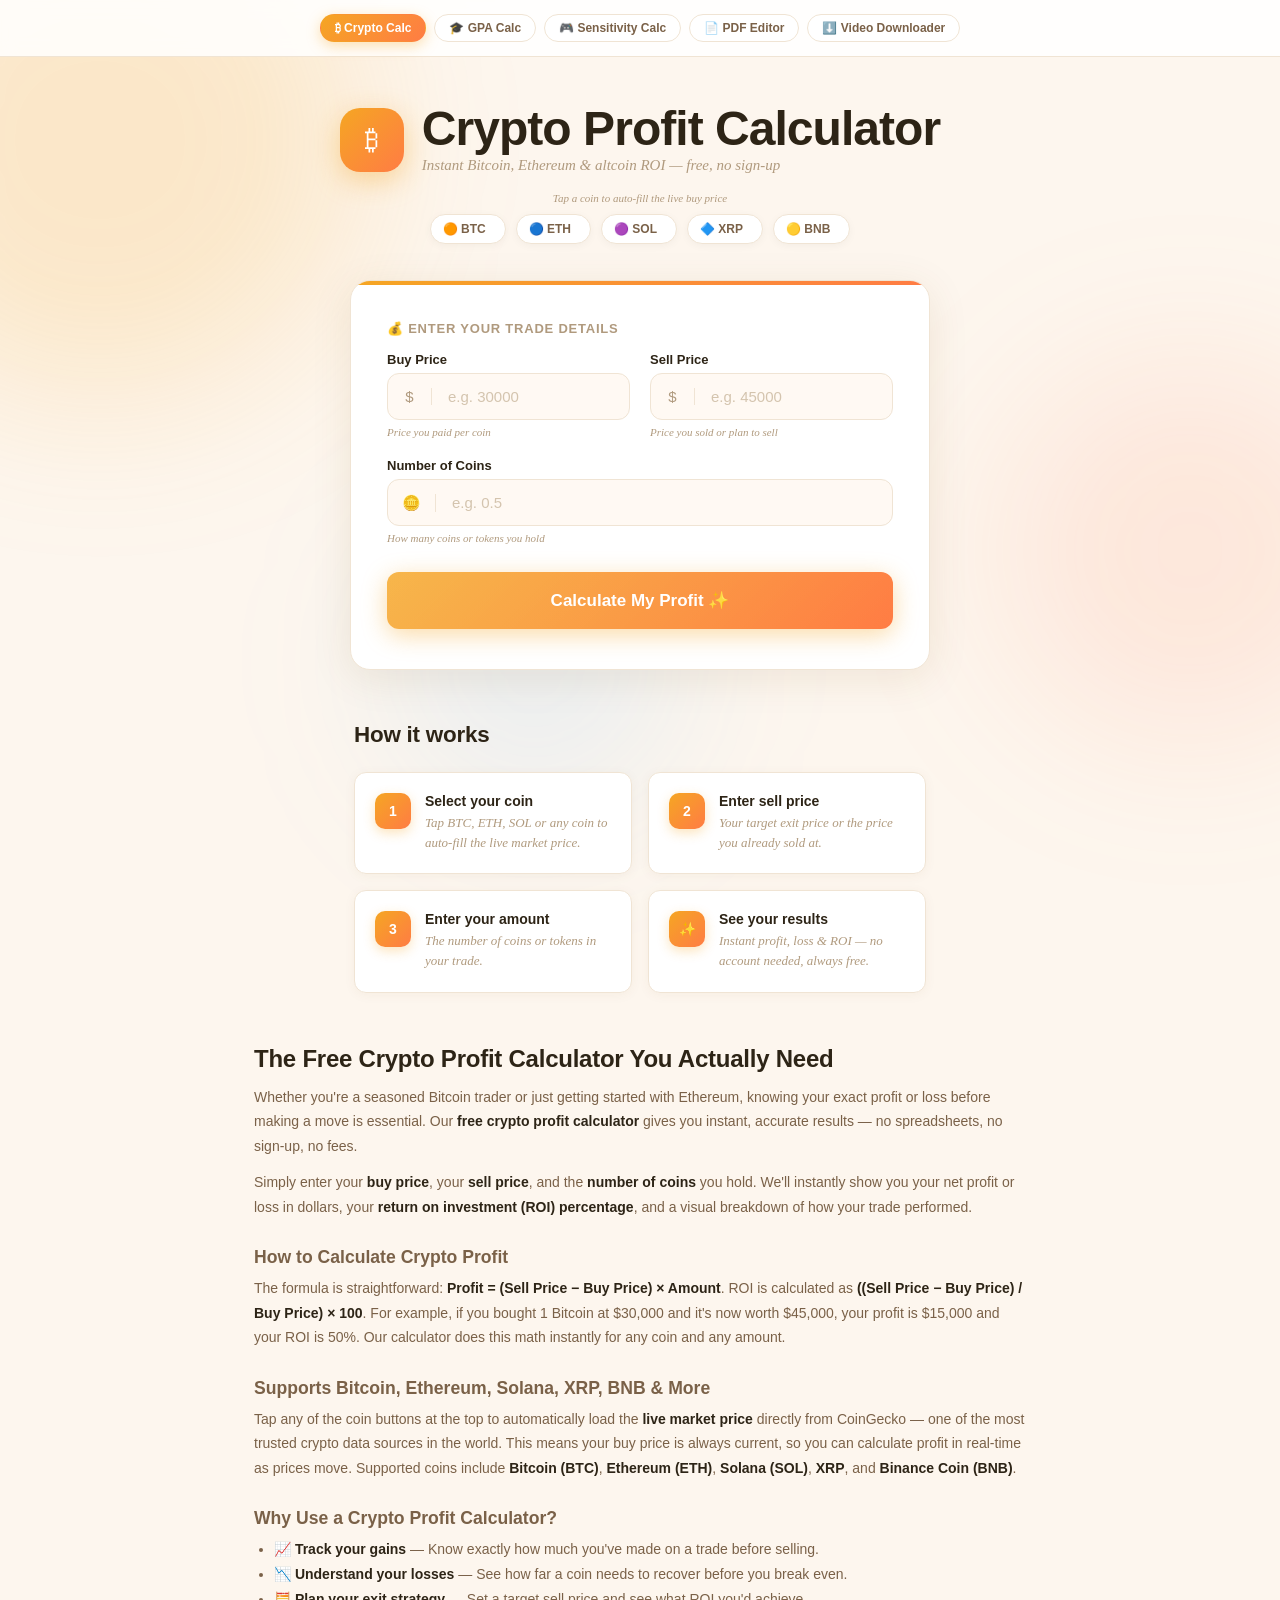
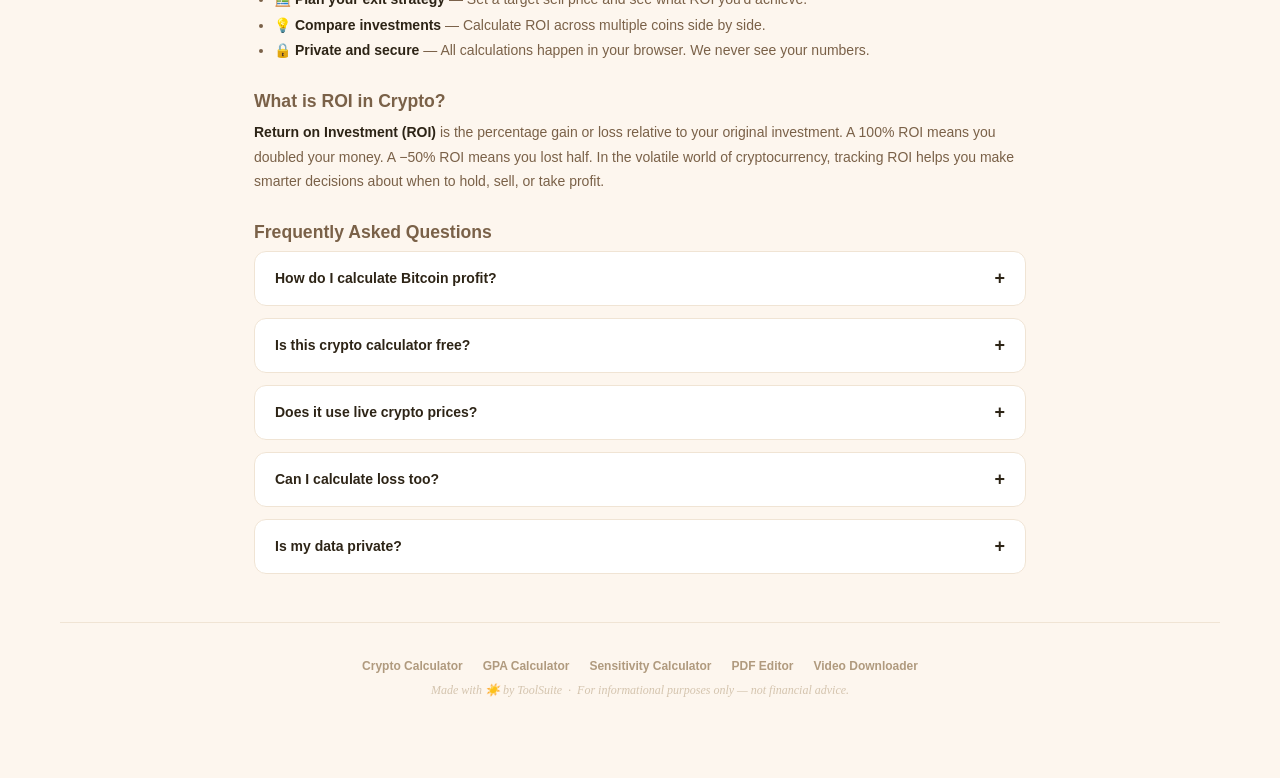
==== commit fd86c77f: "Add files via upload" ====
--- a/index.html
+++ b/index.html
@@ -3,114 +3,89 @@
 <head>
   <meta charset="UTF-8" />
   <meta name="viewport" content="width=device-width, initial-scale=1.0" />
-  <title>CryptoCalc — Profit Calculator</title>
-
-  <!-- ✅ Security headers -->
-  <meta http-equiv="Content-Security-Policy"
-    content="default-src 'self'; script-src 'self' 'unsafe-inline' https://pagead2.googlesyndication.com; style-src 'self' 'unsafe-inline' https://fonts.googleapis.com https://fonts.gstatic.com; font-src 'self' https://fonts.gstatic.com; img-src 'self' data: https:; connect-src https://api.coingecko.com; frame-ancestors 'none'; form-action 'none';" />
+  <title>Crypto Profit Calculator — Free Bitcoin & Crypto ROI Calculator | ToolSuite</title>
+  <meta name="description" content="Free crypto profit calculator. Instantly calculate your Bitcoin, Ethereum, Solana profit or loss and ROI percentage. No sign-up needed. Live prices included." />
+  <meta name="keywords" content="crypto profit calculator, bitcoin profit calculator, ethereum profit calculator, crypto ROI calculator, crypto loss calculator, how much profit from crypto, BTC profit, ETH profit calculator free" />
+  <meta name="robots" content="index, follow" />
+  <link rel="canonical" href="https://yourdomain.com/index.html" />
+  <!-- Open Graph -->
+  <meta property="og:title" content="Free Crypto Profit Calculator — Bitcoin, ETH, SOL ROI" />
+  <meta property="og:description" content="Calculate your crypto profit, loss and ROI instantly. Supports BTC, ETH, SOL, XRP, BNB with live prices." />
+  <meta property="og:type" content="website" />
+  <!-- Security -->
+  <meta http-equiv="Content-Security-Policy" content="default-src 'self'; script-src 'self' 'unsafe-inline' https://pagead2.googlesyndication.com; style-src 'self' 'unsafe-inline' https://fonts.googleapis.com https://fonts.gstatic.com; font-src 'self' https://fonts.gstatic.com; img-src 'self' data: https:; connect-src https://api.coingecko.com; frame-ancestors 'none'; form-action 'none';" />
   <meta http-equiv="X-Content-Type-Options" content="nosniff" />
   <meta http-equiv="X-Frame-Options" content="DENY" />
   <meta http-equiv="Referrer-Policy" content="no-referrer" />
-  <meta http-equiv="Permissions-Policy" content="geolocation=(), microphone=(), camera=()" />
-
-  <link rel="stylesheet" href="style.css" />
+  <link rel="stylesheet" href="shared.css" />
   <link rel="preconnect" href="https://fonts.googleapis.com" />
   <link href="https://fonts.googleapis.com/css2?family=Nunito:wght@400;600;700;800;900&family=Lora:ital,wght@0,500;1,400&display=swap" rel="stylesheet" />
+  <!-- AdSense — uncomment when approved -->
+  <!-- <script async src="https://pagead2.googlesyndication.com/pagead/js/adsbygoogle.js?client=ca-pub-XXXXXXXXXXXXXXXX" crossorigin="anonymous"></script> -->
 </head>
 <body>
-
   <div class="bg-orb orb1"></div>
   <div class="bg-orb orb2"></div>
   <div class="bg-orb orb3"></div>
 
-  <!-- TOP AD BANNER -->
+  <!-- NAV -->
+  <nav class="site-nav" aria-label="ToolSuite navigation">
+    <a class="nav-link active" href="index.html">₿ Crypto Calc</a>
+    <a class="nav-link" href="gpa.html">🎓 GPA Calc</a>
+    <a class="nav-link" href="sensitivity.html">🎮 Sensitivity Calc</a>
+    <a class="nav-link" href="pdf.html">📄 PDF Editor</a>
+    <a class="nav-link" href="downloader.html">⬇️ Video Downloader</a>
+  </nav>
+
+  <!-- AD (hidden until AdSense approved) -->
   <div class="ad-banner ad-top">
-    <span class="ad-label">Advertisement</span>
-    <!--
-    <script async src="https://pagead2.googlesyndication.com/pagead/js/adsbygoogle.js?client=ca-pub-XXXXXXXXXXXXXXXX" crossorigin="anonymous"></script>
-    <ins class="adsbygoogle" style="display:block" data-ad-client="ca-pub-XXXXXXXXXXXXXXXX" data-ad-slot="XXXXXXXXXX" data-ad-format="auto" data-full-width-responsive="true"></ins>
-    <script>(adsbygoogle = window.adsbygoogle || []).push({});</script>
-    -->
-    <div class="ad-placeholder">Google AdSense — Top Banner (728×90)</div>
+    <!-- <ins class="adsbygoogle" style="display:block" data-ad-client="ca-pub-XXXXXXXXXXXXXXXX" data-ad-slot="XXXXXXXXXX" data-ad-format="auto" data-full-width-responsive="true"></ins> -->
   </div>
 
   <div class="page-wrapper">
-
     <header class="site-header">
       <div class="logo-row">
         <div class="logo-icon" aria-hidden="true">₿</div>
         <div class="logo-text">
-          <h1 class="logo">CryptoCalc</h1>
-          <p class="tagline">Your friendly profit calculator</p>
+          <h1 class="logo">Crypto Profit Calculator</h1>
+          <p class="tagline">Instant Bitcoin, Ethereum & altcoin ROI — free, no sign-up</p>
         </div>
       </div>
-
-      <p class="pill-hint">Optional: tap a coin to label your results</p>
+      <p class="pill-hint">Tap a coin to auto-fill the live buy price</p>
       <div class="coin-pills" role="listbox" aria-label="Select a cryptocurrency">
-        <button class="pill" role="option" aria-selected="false" data-coin="BTC" type="button">
-          🟠 BTC<span class="pill-check" aria-hidden="true">✓</span>
-        </button>
-        <button class="pill" role="option" aria-selected="false" data-coin="ETH" type="button">
-          🔵 ETH<span class="pill-check" aria-hidden="true">✓</span>
-        </button>
-        <button class="pill" role="option" aria-selected="false" data-coin="SOL" type="button">
-          🟣 SOL<span class="pill-check" aria-hidden="true">✓</span>
-        </button>
-        <button class="pill" role="option" aria-selected="false" data-coin="XRP" type="button">
-          🔷 XRP<span class="pill-check" aria-hidden="true">✓</span>
-        </button>
-        <button class="pill" role="option" aria-selected="false" data-coin="BNB" type="button">
-          🟡 BNB<span class="pill-check" aria-hidden="true">✓</span>
-        </button>
+        <button class="pill" role="option" aria-selected="false" data-coin="BTC" type="button">🟠 BTC<span class="pill-check" aria-hidden="true">✓</span></button>
+        <button class="pill" role="option" aria-selected="false" data-coin="ETH" type="button">🔵 ETH<span class="pill-check" aria-hidden="true">✓</span></button>
+        <button class="pill" role="option" aria-selected="false" data-coin="SOL" type="button">🟣 SOL<span class="pill-check" aria-hidden="true">✓</span></button>
+        <button class="pill" role="option" aria-selected="false" data-coin="XRP" type="button">🔷 XRP<span class="pill-check" aria-hidden="true">✓</span></button>
+        <button class="pill" role="option" aria-selected="false" data-coin="BNB" type="button">🟡 BNB<span class="pill-check" aria-hidden="true">✓</span></button>
       </div>
     </header>
 
     <main class="main-layout">
+      <aside class="ad-sidebar"><!-- AdSense 160x600 --></aside>
 
-      <aside class="ad-sidebar">
-        <span class="ad-label">Advertisement</span>
-        <div class="ad-placeholder vertical">Google AdSense<br/>160×600</div>
-      </aside>
-
-      <section class="calc-card">
-
+      <section class="calc-card" aria-label="Crypto profit calculator">
         <p class="section-label" id="section-label">💰 Enter your trade details</p>
-
         <div class="input-grid">
           <div class="input-group">
             <label for="buyPrice">Buy Price</label>
-            <div class="input-wrap">
-              <span class="prefix">$</span>
-              <input type="number" id="buyPrice" placeholder="e.g. 30000" min="0" max="999999999" step="any" autocomplete="off" />
-            </div>
+            <div class="input-wrap"><span class="prefix">$</span><input type="number" id="buyPrice" placeholder="e.g. 30000" min="0" max="999999999" step="any" autocomplete="off" /></div>
             <span class="input-hint">Price you paid per coin</span>
           </div>
-
           <div class="input-group">
             <label for="sellPrice">Sell Price</label>
-            <div class="input-wrap">
-              <span class="prefix">$</span>
-              <input type="number" id="sellPrice" placeholder="e.g. 45000" min="0" max="999999999" step="any" autocomplete="off" />
-            </div>
+            <div class="input-wrap"><span class="prefix">$</span><input type="number" id="sellPrice" placeholder="e.g. 45000" min="0" max="999999999" step="any" autocomplete="off" /></div>
             <span class="input-hint">Price you sold or plan to sell</span>
           </div>
-
           <div class="input-group full-width">
             <label for="amount">Number of Coins</label>
-            <div class="input-wrap">
-              <span class="prefix">🪙</span>
-              <input type="number" id="amount" placeholder="e.g. 0.5" min="0" max="999999999" step="any" autocomplete="off" />
-            </div>
-            <span class="input-hint">How many coins or tokens</span>
+            <div class="input-wrap"><span class="prefix">🪙</span><input type="number" id="amount" placeholder="e.g. 0.5" min="0" max="999999999" step="any" autocomplete="off" /></div>
+            <span class="input-hint">How many coins or tokens you hold</span>
           </div>
         </div>
-
-        <button class="calc-btn" id="calcBtn" type="button" onclick="calculate()">
-          Calculate My Profit ✨
-        </button>
+        <button class="calc-btn" type="button" onclick="calculate()">Calculate My Profit ✨</button>
 
         <div class="results-panel" id="results">
-
           <div class="verdict-banner" id="verdict-banner">
             <span class="verdict-emoji" id="verdict-emoji">🎉</span>
             <div class="verdict-copy">
@@ -118,105 +93,97 @@
               <div class="verdict-sub" id="verdict-sub">Here's your full breakdown</div>
             </div>
           </div>
-
           <div class="results-grid">
-            <div class="result-card">
-              <div class="res-icon">💵</div>
-              <div class="res-label">You Invested</div>
-              <div class="res-value" id="val-invested">—</div>
-            </div>
-            <div class="result-card">
-              <div class="res-icon">📤</div>
-              <div class="res-label">Return Value</div>
-              <div class="res-value" id="val-return">—</div>
-            </div>
-            <div class="result-card result-accent" id="res-profit-card">
-              <div class="res-icon" id="profit-icon">🏆</div>
-              <div class="res-label">Net Profit / Loss</div>
-              <div class="res-value res-large" id="val-profit">—</div>
-            </div>
-            <div class="result-card result-accent2">
-              <div class="res-icon">📊</div>
-              <div class="res-label">ROI</div>
-              <div class="res-value res-large" id="val-roi">—</div>
-            </div>
+            <div class="result-card"><div class="res-icon">💵</div><div class="res-label">You Invested</div><div class="res-value" id="val-invested">—</div></div>
+            <div class="result-card"><div class="res-icon">📤</div><div class="res-label">Return Value</div><div class="res-value" id="val-return">—</div></div>
+            <div class="result-card result-accent" id="res-profit-card"><div class="res-icon" id="profit-icon">🏆</div><div class="res-label">Net Profit / Loss</div><div class="res-value res-large" id="val-profit">—</div></div>
+            <div class="result-card result-accent2"><div class="res-icon">📊</div><div class="res-label">ROI</div><div class="res-value res-large" id="val-roi">—</div></div>
           </div>
-
           <div class="roi-track-wrap">
-            <div class="roi-track-labels">
-              <span>−100%</span>
-              <span>Break even</span>
-              <span>+200%</span>
-            </div>
-            <div class="roi-track">
-              <div class="roi-fill" id="roi-fill"></div>
-              <div class="roi-needle" id="roi-needle"></div>
-            </div>
+            <div class="roi-track-labels"><span>−100%</span><span>Break even</span><span>+200%</span></div>
+            <div class="roi-track"><div class="roi-fill" id="roi-fill"></div><div class="roi-needle" id="roi-needle"></div></div>
           </div>
-
         </div>
-
         <button class="reset-btn" id="resetBtn" type="button" onclick="resetCalc()">↺ Start over</button>
-
       </section>
 
-      <aside class="ad-sidebar">
-        <span class="ad-label">Advertisement</span>
-        <div class="ad-placeholder vertical">Google AdSense<br/>160×600</div>
-      </aside>
-
+      <aside class="ad-sidebar"><!-- AdSense 160x600 --></aside>
     </main>
 
-    <div class="ad-banner ad-mid">
-      <span class="ad-label">Advertisement</span>
-      <div class="ad-placeholder">Google AdSense — Mid Banner (728×90)</div>
-    </div>
+    <!-- AD mid (hidden) -->
+    <div class="ad-banner ad-mid"><!-- AdSense --></div>
 
-    <section class="info-section">
+    <!-- HOW IT WORKS -->
+    <section class="info-section" aria-label="How to use the crypto profit calculator">
       <h2 class="info-title">How it works</h2>
       <div class="steps">
-        <div class="step">
-          <div class="step-bubble">1</div>
-          <div class="step-body">
-            <strong>Enter buy price</strong>
-            <p>The price per coin when you bought in.</p>
-          </div>
-        </div>
-        <div class="step">
-          <div class="step-bubble">2</div>
-          <div class="step-body">
-            <strong>Enter sell price</strong>
-            <p>Current price or your target exit.</p>
-          </div>
-        </div>
-        <div class="step">
-          <div class="step-bubble">3</div>
-          <div class="step-body">
-            <strong>Enter your amount</strong>
-            <p>Coins or tokens you're calculating for.</p>
-          </div>
-        </div>
-        <div class="step">
-          <div class="step-bubble">✨</div>
-          <div class="step-body">
-            <strong>See your results</strong>
-            <p>Instant profit, loss &amp; ROI — free, always.</p>
-          </div>
-        </div>
+        <div class="step"><div class="step-bubble">1</div><div class="step-body"><strong>Select your coin</strong><p>Tap BTC, ETH, SOL or any coin to auto-fill the live market price.</p></div></div>
+        <div class="step"><div class="step-bubble">2</div><div class="step-body"><strong>Enter sell price</strong><p>Your target exit price or the price you already sold at.</p></div></div>
+        <div class="step"><div class="step-bubble">3</div><div class="step-body"><strong>Enter your amount</strong><p>The number of coins or tokens in your trade.</p></div></div>
+        <div class="step"><div class="step-bubble">✨</div><div class="step-body"><strong>See your results</strong><p>Instant profit, loss & ROI — no account needed, always free.</p></div></div>
       </div>
     </section>
 
-    <div class="ad-banner ad-bottom">
-      <span class="ad-label">Advertisement</span>
-      <div class="ad-placeholder">Google AdSense — Bottom Banner (728×90)</div>
-    </div>
+    <!-- SEO CONTENT -->
+    <article class="seo-section">
+      <h2>The Free Crypto Profit Calculator You Actually Need</h2>
+      <p>Whether you're a seasoned Bitcoin trader or just getting started with Ethereum, knowing your exact profit or loss before making a move is essential. Our <strong>free crypto profit calculator</strong> gives you instant, accurate results — no spreadsheets, no sign-up, no fees.</p>
+      <p>Simply enter your <strong>buy price</strong>, your <strong>sell price</strong>, and the <strong>number of coins</strong> you hold. We'll instantly show you your net profit or loss in dollars, your <strong>return on investment (ROI) percentage</strong>, and a visual breakdown of how your trade performed.</p>
+
+      <h3>How to Calculate Crypto Profit</h3>
+      <p>The formula is straightforward: <strong>Profit = (Sell Price − Buy Price) × Amount</strong>. ROI is calculated as <strong>((Sell Price − Buy Price) / Buy Price) × 100</strong>. For example, if you bought 1 Bitcoin at $30,000 and it's now worth $45,000, your profit is $15,000 and your ROI is 50%. Our calculator does this math instantly for any coin and any amount.</p>
+
+      <h3>Supports Bitcoin, Ethereum, Solana, XRP, BNB & More</h3>
+      <p>Tap any of the coin buttons at the top to automatically load the <strong>live market price</strong> directly from CoinGecko — one of the most trusted crypto data sources in the world. This means your buy price is always current, so you can calculate profit in real-time as prices move. Supported coins include <strong>Bitcoin (BTC)</strong>, <strong>Ethereum (ETH)</strong>, <strong>Solana (SOL)</strong>, <strong>XRP</strong>, and <strong>Binance Coin (BNB)</strong>.</p>
+
+      <h3>Why Use a Crypto Profit Calculator?</h3>
+      <ul>
+        <li>📈 <strong>Track your gains</strong> — Know exactly how much you've made on a trade before selling.</li>
+        <li>📉 <strong>Understand your losses</strong> — See how far a coin needs to recover before you break even.</li>
+        <li>🧮 <strong>Plan your exit strategy</strong> — Set a target sell price and see what ROI you'd achieve.</li>
+        <li>💡 <strong>Compare investments</strong> — Calculate ROI across multiple coins side by side.</li>
+        <li>🔒 <strong>Private and secure</strong> — All calculations happen in your browser. We never see your numbers.</li>
+      </ul>
+
+      <h3>What is ROI in Crypto?</h3>
+      <p><strong>Return on Investment (ROI)</strong> is the percentage gain or loss relative to your original investment. A 100% ROI means you doubled your money. A −50% ROI means you lost half. In the volatile world of cryptocurrency, tracking ROI helps you make smarter decisions about when to hold, sell, or take profit.</p>
+
+      <h3>Frequently Asked Questions</h3>
+      <div class="faq-list">
+        <div class="faq-item"><button class="faq-q" type="button">How do I calculate Bitcoin profit? <span class="faq-icon">+</span></button><div class="faq-a">Enter your Bitcoin buy price, your sell price, and how many BTC you own. The calculator will instantly show your profit in USD and your ROI percentage.</div></div>
+        <div class="faq-item"><button class="faq-q" type="button">Is this crypto calculator free? <span class="faq-icon">+</span></button><div class="faq-a">Yes, 100% free. No account, no email, no subscription. Just open the page and start calculating.</div></div>
+        <div class="faq-item"><button class="faq-q" type="button">Does it use live crypto prices? <span class="faq-icon">+</span></button><div class="faq-a">Yes! Tap any coin pill (BTC, ETH, SOL, XRP, BNB) to auto-load the current live price via the CoinGecko API. Prices refresh every 60 seconds.</div></div>
+        <div class="faq-item"><button class="faq-q" type="button">Can I calculate loss too? <span class="faq-icon">+</span></button><div class="faq-a">Absolutely. If your sell price is lower than your buy price, the calculator will show your loss in red, along with the negative ROI percentage.</div></div>
+        <div class="faq-item"><button class="faq-q" type="button">Is my data private? <span class="faq-icon">+</span></button><div class="faq-a">Yes. All calculations run entirely in your browser. We don't collect, store or transmit any of your trade data.</div></div>
+      </div>
+    </article>
+
+    <div class="ad-banner ad-bottom"><!-- AdSense --></div>
 
     <footer class="site-footer">
-      <p>Made with ☀️ by CryptoCalc &nbsp;·&nbsp; For informational purposes only — not financial advice.</p>
+      <div class="footer-links">
+        <a href="index.html">Crypto Calculator</a>
+        <a href="gpa.html">GPA Calculator</a>
+        <a href="sensitivity.html">Sensitivity Calculator</a>
+        <a href="pdf.html">PDF Editor</a>
+        <a href="downloader.html">Video Downloader</a>
+      </div>
+      <p>Made with ☀️ by ToolSuite &nbsp;·&nbsp; For informational purposes only — not financial advice.</p>
     </footer>
-
   </div>
 
   <script src="script.js"></script>
+  <script>
+    // FAQ accordion
+    document.querySelectorAll('.faq-q').forEach(btn => {
+      btn.addEventListener('click', () => {
+        const ans = btn.nextElementSibling;
+        const isOpen = ans.classList.contains('open');
+        document.querySelectorAll('.faq-a').forEach(a => a.classList.remove('open'));
+        document.querySelectorAll('.faq-q').forEach(b => b.classList.remove('open'));
+        if (!isOpen) { ans.classList.add('open'); btn.classList.add('open'); }
+      });
+    });
+  </script>
 </body>
 </html>
--- a/shared.css
+++ b/shared.css
@@ -0,0 +1,310 @@
+/* ===========================
+   TOOLSUITE — shared.css
+   Shared across all pages
+   Warm sunrise / cozy fintech aesthetic
+   Fonts: Nunito + Lora
+=========================== */
+
+*, *::before, *::after { box-sizing: border-box; margin: 0; padding: 0; }
+
+:root {
+  --bg:           #fdf6ee;
+  --surface:      #ffffff;
+  --surface2:     #fff9f3;
+  --border:       #f0e4d4;
+  --border-hi:    #e8cfa8;
+  --gold:         #f5a623;
+  --gold-light:   #fff3d6;
+  --gold-dark:    #d4880a;
+  --green:        #27ae60;
+  --green-light:  #eafaf1;
+  --red:          #e74c3c;
+  --red-light:    #fdf0ee;
+  --blue:         #3498db;
+  --blue-light:   #eaf4fd;
+  --purple:       #8e44ad;
+  --purple-light: #f5eafb;
+  --text:         #2d2416;
+  --text-mid:     #7a6148;
+  --text-soft:    #b09a7e;
+  --text-dim:     #d4c4ae;
+  --orb1:         rgba(245,166,35,0.18);
+  --orb2:         rgba(255,120,80,0.12);
+  --orb3:         rgba(80,180,255,0.10);
+  --font-main:    'Nunito', sans-serif;
+  --font-serif:   'Lora', serif;
+  --radius:       20px;
+  --radius-sm:    12px;
+  --radius-xs:    8px;
+  --shadow-card:  0 8px 40px rgba(120,80,20,0.10);
+  --shadow-btn:   0 6px 24px rgba(245,166,35,0.40);
+}
+
+html { scroll-behavior: smooth; }
+body {
+  background: var(--bg);
+  color: var(--text);
+  font-family: var(--font-main);
+  min-height: 100vh;
+  overflow-x: hidden;
+  position: relative;
+}
+
+/* ── Orbs ── */
+.bg-orb { position:fixed; border-radius:50%; filter:blur(80px); pointer-events:none; z-index:0; animation:orb-drift 18s ease-in-out infinite alternate; }
+.orb1 { width:520px;height:520px;background:var(--orb1);top:-120px;left:-160px;animation-duration:22s; }
+.orb2 { width:380px;height:380px;background:var(--orb2);top:40%;right:-100px;animation-duration:17s;animation-delay:-6s; }
+.orb3 { width:300px;height:300px;background:var(--orb3);bottom:10%;left:30%;animation-duration:25s;animation-delay:-12s; }
+@keyframes orb-drift { from{transform:translate(0,0)scale(1)} to{transform:translate(30px,20px)scale(1.08)} }
+
+/* ── Ad banners — invisible until AdSense is active ── */
+.ad-banner {
+  width:100%;
+  display:none; /* Hidden until AdSense approved */
+}
+.ad-sidebar { display:none; }
+
+/* ── Page wrapper ── */
+.page-wrapper { position:relative;z-index:1;max-width:1200px;margin:0 auto;padding:0 20px 60px; }
+
+/* ── Site nav ── */
+.site-nav {
+  display: flex;
+  gap: 8px;
+  flex-wrap: wrap;
+  justify-content: center;
+  padding: 14px 20px;
+  background: rgba(255,255,255,0.85);
+  backdrop-filter: blur(8px);
+  border-bottom: 1.5px solid var(--border);
+  position: sticky;
+  top: 0;
+  z-index: 100;
+}
+.nav-link {
+  text-decoration: none;
+  font-size: 12px;
+  font-weight: 800;
+  color: var(--text-mid);
+  padding: 6px 14px;
+  border-radius: 999px;
+  border: 1.5px solid var(--border);
+  background: white;
+  transition: all 0.2s;
+  white-space: nowrap;
+}
+.nav-link:hover { border-color:var(--gold);color:var(--gold-dark);background:var(--gold-light); }
+.nav-link.active { background:linear-gradient(135deg,#f5a623,#ff7c44);color:white;border-color:transparent;box-shadow:0 4px 14px rgba(245,166,35,0.35); }
+
+/* ── Header ── */
+.site-header { text-align:center;padding:48px 20px 24px; }
+.logo-row { display:inline-flex;align-items:center;gap:18px;margin-bottom:18px; }
+.logo-icon {
+  width:64px;height:64px;
+  background:linear-gradient(135deg,#f5a623,#ff7c44);
+  border-radius:20px;display:flex;align-items:center;justify-content:center;
+  font-size:28px;color:white;box-shadow:0 8px 28px rgba(245,166,35,0.40);
+  animation:icon-float 4s ease-in-out infinite;flex-shrink:0;
+}
+@keyframes icon-float { 0%,100%{transform:translateY(0)} 50%{transform:translateY(-6px)} }
+.logo-text { text-align:left; }
+.logo { font-family:var(--font-main);font-weight:900;font-size:clamp(1.8rem,6vw,3rem);color:var(--text);letter-spacing:-0.02em;line-height:1; }
+.tagline { font-family:var(--font-serif);font-style:italic;font-size:15px;color:var(--text-soft);margin-top:4px; }
+
+/* ── Main layout ── */
+.main-layout { display:flex;align-items:flex-start;justify-content:center;gap:36px;margin-top:12px; }
+
+/* ── Card ── */
+.calc-card {
+  background:var(--surface);
+  border:1.5px solid var(--border);
+  border-radius:var(--radius);
+  padding:40px 36px;
+  width:100%;max-width:580px;
+  flex-shrink:0;
+  box-shadow:var(--shadow-card);
+  position:relative;overflow:hidden;
+}
+.calc-card::before {
+  content:'';position:absolute;top:0;left:0;right:0;height:4px;
+  background:linear-gradient(90deg,#f5a623,#ff7c44,#f5a623);
+  background-size:200% 100%;
+  animation:stripe-shimmer 3s linear infinite;
+}
+@keyframes stripe-shimmer { 0%{background-position:0%} 100%{background-position:200%} }
+
+.section-label { font-size:13px;font-weight:800;letter-spacing:0.06em;text-transform:uppercase;color:var(--text-soft);margin-bottom:16px; }
+
+/* ── Inputs ── */
+.input-grid { display:grid;grid-template-columns:1fr 1fr;gap:20px;margin-bottom:28px; }
+.input-group { display:flex;flex-direction:column;gap:6px; }
+.input-group.full-width { grid-column:1/-1; }
+label { font-size:13px;font-weight:800;color:var(--text); }
+.input-hint { font-size:11px;color:var(--text-soft);font-style:italic;font-family:var(--font-serif); }
+.input-wrap {
+  display:flex;align-items:center;
+  background:var(--surface2);border:1.5px solid var(--border);
+  border-radius:var(--radius-sm);overflow:hidden;
+  transition:border-color 0.2s,box-shadow 0.2s,background 0.2s;
+}
+.input-wrap:focus-within { border-color:var(--gold);box-shadow:0 0 0 3px rgba(245,166,35,.15);background:white; }
+.prefix { padding:0 14px;font-size:15px;color:var(--text-soft);border-right:1.5px solid var(--border);user-select:none;min-width:44px;text-align:center; }
+input[type="number"],input[type="text"],select {
+  flex:1;background:transparent;border:none;outline:none;
+  padding:14px 16px;color:var(--text);font-family:var(--font-main);
+  font-size:15px;font-weight:700;width:100%;
+  appearance:textfield;
+}
+input[type="number"]::-webkit-outer-spin-button,
+input[type="number"]::-webkit-inner-spin-button { -webkit-appearance:none; }
+input::placeholder,select::placeholder { color:var(--text-dim);font-weight:400; }
+select { cursor:pointer; }
+select option { font-weight:600; }
+
+/* ── Buttons ── */
+.calc-btn {
+  width:100%;padding:18px 24px;
+  background:linear-gradient(135deg,#f5a623,#ff7c44);
+  color:white;border:none;border-radius:var(--radius-sm);
+  font-family:var(--font-main);font-size:17px;font-weight:900;
+  cursor:pointer;box-shadow:var(--shadow-btn);
+  transition:transform 0.18s,box-shadow 0.18s,filter 0.18s;
+  position:relative;overflow:hidden;
+}
+.calc-btn::after { content:'';position:absolute;inset:0;background:linear-gradient(135deg,rgba(255,255,255,0.18),transparent);pointer-events:none; }
+.calc-btn:hover { transform:translateY(-3px);box-shadow:0 12px 36px rgba(245,166,35,.5);filter:brightness(1.05); }
+.calc-btn:active { transform:translateY(0); }
+
+.reset-btn {
+  margin-top:18px;width:100%;background:transparent;
+  border:1.5px solid var(--border-hi);color:var(--text-soft);
+  border-radius:var(--radius-sm);padding:12px 20px;
+  font-family:var(--font-main);font-size:13px;font-weight:700;
+  cursor:pointer;transition:all 0.2s;display:block;
+}
+.reset-btn:hover { border-color:var(--gold);color:var(--gold-dark);background:var(--gold-light); }
+
+/* ── Results ── */
+.results-panel { margin-top:32px;animation:pop-in 0.45s cubic-bezier(0.22,1,0.36,1); }
+@keyframes pop-in { from{opacity:0;transform:scale(0.96)translateY(10px)} to{opacity:1;transform:scale(1)translateY(0)} }
+
+.verdict-banner {
+  display:flex;align-items:center;gap:16px;
+  padding:18px 22px;border-radius:var(--radius-sm);margin-bottom:20px;
+  background:var(--gold-light);border:1.5px solid #f5d78e;transition:all 0.3s;
+}
+.verdict-banner.win  { background:var(--green-light);border-color:#a8e6c2; }
+.verdict-banner.loss { background:var(--red-light);border-color:#f5bfba; }
+.verdict-banner.info { background:var(--blue-light);border-color:#a8d4f5; }
+.verdict-emoji { font-size:36px;line-height:1;flex-shrink:0; }
+.verdict-title { font-size:17px;font-weight:900;color:var(--text);line-height:1.2; }
+.verdict-sub   { font-size:13px;color:var(--text-soft);font-family:var(--font-serif);font-style:italic;margin-top:2px; }
+
+.results-grid { display:grid;grid-template-columns:1fr 1fr;gap:14px;margin-bottom:22px; }
+.result-card {
+  background:var(--surface2);border:1.5px solid var(--border);
+  border-radius:var(--radius-sm);padding:18px 16px;text-align:center;
+  transition:transform 0.2s,box-shadow 0.2s;
+}
+.result-card:hover { transform:translateY(-2px);box-shadow:0 6px 20px rgba(120,80,20,.08); }
+.result-card.result-accent  { background:var(--green-light);border-color:#a8e6c2; }
+.result-card.result-accent.loss-card { background:var(--red-light);border-color:#f5bfba; }
+.result-card.result-accent2 { background:var(--gold-light);border-color:#f5d78e; }
+.result-card.result-blue    { background:var(--blue-light);border-color:#a8d4f5; }
+.result-card.result-purple  { background:var(--purple-light);border-color:#d4a8f5; }
+.res-icon  { font-size:22px;margin-bottom:6px; }
+.res-label { font-size:10px;font-weight:800;letter-spacing:0.12em;text-transform:uppercase;color:var(--text-soft);margin-bottom:6px; }
+.res-value { font-size:16px;font-weight:900;color:var(--text); }
+.res-value.res-large { font-size:22px; }
+.res-value.profit { color:var(--green); }
+.res-value.loss   { color:var(--red); }
+.res-value.neutral { color:var(--blue); }
+
+/* ── ROI bar ── */
+.roi-track-wrap { margin-top:4px; }
+.roi-track-labels { display:flex;justify-content:space-between;font-size:10px;color:var(--text-dim);margin-bottom:6px;font-weight:700; }
+.roi-track { width:100%;height:12px;background:linear-gradient(90deg,var(--red-light) 0%,#fff5e0 33%,var(--gold-light) 50%,var(--green-light) 100%);border-radius:999px;border:1.5px solid var(--border);position:relative;overflow:visible; }
+.roi-fill  { position:absolute;left:0;top:0;bottom:0;border-radius:999px;transition:width 0.8s cubic-bezier(0.22,1,0.36,1),background 0.4s; }
+.roi-needle { position:absolute;top:50%;transform:translate(-50%,-50%);width:20px;height:20px;background:white;border:2.5px solid var(--gold);border-radius:50%;box-shadow:0 2px 10px rgba(245,166,35,.4);transition:left 0.8s cubic-bezier(0.22,1,0.36,1),border-color 0.4s; }
+
+/* ── SEO content sections ── */
+.seo-section { max-width:780px;margin:52px auto 0;padding:0 4px; }
+.seo-section h2 { font-size:1.5rem;font-weight:900;color:var(--text);margin-bottom:12px;letter-spacing:-0.01em; }
+.seo-section h3 { font-size:1.1rem;font-weight:800;color:var(--text-mid);margin:28px 0 8px; }
+.seo-section p  { font-size:14px;color:var(--text-mid);line-height:1.75;margin-bottom:12px; }
+.seo-section ul { padding-left:20px;margin-bottom:12px; }
+.seo-section li { font-size:14px;color:var(--text-mid);line-height:1.8; }
+.seo-section strong { color:var(--text); }
+
+.faq-list { display:flex;flex-direction:column;gap:12px;margin-top:8px; }
+.faq-item { background:white;border:1.5px solid var(--border);border-radius:var(--radius-sm);overflow:hidden; }
+.faq-q {
+  width:100%;text-align:left;background:none;border:none;
+  padding:16px 20px;font-family:var(--font-main);font-size:14px;font-weight:800;
+  color:var(--text);cursor:pointer;display:flex;justify-content:space-between;align-items:center;
+  transition:background 0.2s;
+}
+.faq-q:hover { background:var(--surface2); }
+.faq-q .faq-icon { font-size:18px;transition:transform 0.3s;flex-shrink:0; }
+.faq-q.open .faq-icon { transform:rotate(45deg); }
+.faq-a { display:none;padding:0 20px 16px;font-size:14px;color:var(--text-mid);line-height:1.75;font-family:var(--font-serif);font-style:italic; }
+.faq-a.open { display:block; }
+
+/* ── How it works steps ── */
+.info-section { max-width:580px;margin:52px auto 0;padding:0 4px; }
+.info-title { font-family:var(--font-main);font-weight:900;font-size:1.4rem;color:var(--text);margin-bottom:24px;letter-spacing:-0.01em; }
+.steps { display:grid;grid-template-columns:1fr 1fr;gap:16px; }
+.step { background:white;border:1.5px solid var(--border);border-radius:var(--radius-sm);padding:20px;display:flex;gap:14px;align-items:flex-start;box-shadow:0 2px 12px rgba(120,80,20,.05);transition:transform 0.2s,box-shadow 0.2s; }
+.step:hover { transform:translateY(-3px);box-shadow:0 8px 28px rgba(245,166,35,.14); }
+.step-bubble { width:36px;height:36px;background:linear-gradient(135deg,#f5a623,#ff7c44);border-radius:10px;display:flex;align-items:center;justify-content:center;font-size:14px;font-weight:900;color:white;flex-shrink:0;box-shadow:0 4px 12px rgba(245,166,35,.30); }
+.step-body strong { display:block;font-size:14px;font-weight:800;color:var(--text);margin-bottom:4px; }
+.step-body p { font-size:13px;color:var(--text-soft);line-height:1.55;font-family:var(--font-serif);font-style:italic; }
+
+/* ── Footer ── */
+.site-footer { text-align:center;padding:36px 0 20px;font-size:12px;color:var(--text-dim);font-family:var(--font-serif);font-style:italic;border-top:1.5px solid var(--border);margin-top:48px; }
+.footer-links { display:flex;gap:20px;justify-content:center;flex-wrap:wrap;margin-bottom:10px; }
+.footer-links a { font-size:12px;color:var(--text-soft);text-decoration:none;font-style:normal;font-family:var(--font-main);font-weight:700;transition:color 0.2s; }
+.footer-links a:hover { color:var(--gold-dark); }
+
+/* ── Coin pills (crypto page) ── */
+.pill-hint { font-size:11px;font-family:var(--font-serif);font-style:italic;color:var(--text-soft);margin-bottom:10px;display:block; }
+.coin-pills { display:flex;gap:10px;justify-content:center;flex-wrap:wrap; }
+.pill { background:white;border:1.5px solid var(--border);border-radius:999px;padding:6px 14px 6px 12px;font-size:12px;font-weight:700;color:var(--text-mid);font-family:var(--font-main);box-shadow:0 2px 8px rgba(0,0,0,.04);transition:all 0.2s;cursor:pointer;display:inline-flex;align-items:center;gap:5px; }
+.pill:hover { transform:translateY(-2px);box-shadow:0 6px 18px rgba(245,166,35,.18);border-color:var(--gold); }
+.pill-check { display:inline-flex;align-items:center;justify-content:center;width:0;height:16px;background:var(--gold);color:white;border-radius:999px;font-size:9px;font-weight:900;overflow:hidden;opacity:0;transition:width 0.25s ease,opacity 0.2s ease,margin-left 0.2s ease;margin-left:0; }
+.pill.selected { background:linear-gradient(135deg,#fff3d6,#ffe9b0);border-color:var(--gold);color:var(--gold-dark);box-shadow:0 4px 16px rgba(245,166,35,.28);transform:translateY(-2px); }
+.pill.selected .pill-check { width:16px;opacity:1;margin-left:2px; }
+.pill.loading { opacity:0.7;pointer-events:none; }
+.pill.loading::after { content:'';display:inline-block;width:10px;height:10px;border:2px solid var(--gold);border-top-color:transparent;border-radius:50%;animation:pill-spin 0.6s linear infinite;margin-left:6px;vertical-align:middle; }
+@keyframes pill-spin { to{transform:rotate(360deg)} }
+
+/* ── Coin badge ── */
+.coin-badge { display:inline-flex;align-items:center;gap:7px;background:var(--gold-light);border:1.5px solid #f5d78e;border-radius:999px;padding:4px 14px 4px 10px;font-size:12px;font-weight:800;color:var(--gold-dark);margin-bottom:20px;animation:badge-pop 0.3s cubic-bezier(0.22,1,0.36,1); }
+@keyframes badge-pop { from{transform:scale(0.8);opacity:0} to{transform:scale(1);opacity:1} }
+.coin-badge-dot { width:8px;height:8px;background:var(--gold);border-radius:50%;animation:pulse-dot 1.8s ease-in-out infinite; }
+@keyframes pulse-dot { 0%,100%{opacity:1;transform:scale(1)} 50%{opacity:0.5;transform:scale(0.7)} }
+.coin-badge-dot.spinning { animation:pill-spin 0.7s linear infinite !important; }
+
+/* ── Price flash ── */
+@keyframes price-flash {
+  0%  { background:var(--gold-light);border-color:var(--gold);box-shadow:0 0 0 3px rgba(245,166,35,0.25); }
+  100%{ background:var(--surface2);border-color:var(--border);box-shadow:none; }
+}
+.input-wrap:has(#buyPrice.price-filled) { animation:price-flash 1.2s ease forwards; }
+
+/* ── Shake ── */
+@keyframes shake { 0%{transform:translateX(0)} 18%{transform:translateX(-7px)} 36%{transform:translateX(7px)} 54%{transform:translateX(-4px)} 72%{transform:translateX(4px)} 100%{transform:translateX(0)} }
+
+/* ── Responsive ── */
+@media (min-width:1100px) { .ad-sidebar { display:flex; } }
+@media (max-width:580px) {
+  .calc-card { padding:28px 20px; }
+  .input-grid { grid-template-columns:1fr; }
+  .input-group.full-width { grid-column:auto; }
+  .results-grid { grid-template-columns:1fr; }
+  .steps { grid-template-columns:1fr; }
+  .logo-row { gap:12px; }
+  .logo-icon { width:52px;height:52px;font-size:22px; }
+  .site-nav { gap:6px; }
+  .nav-link { font-size:11px;padding:5px 10px; }
+}
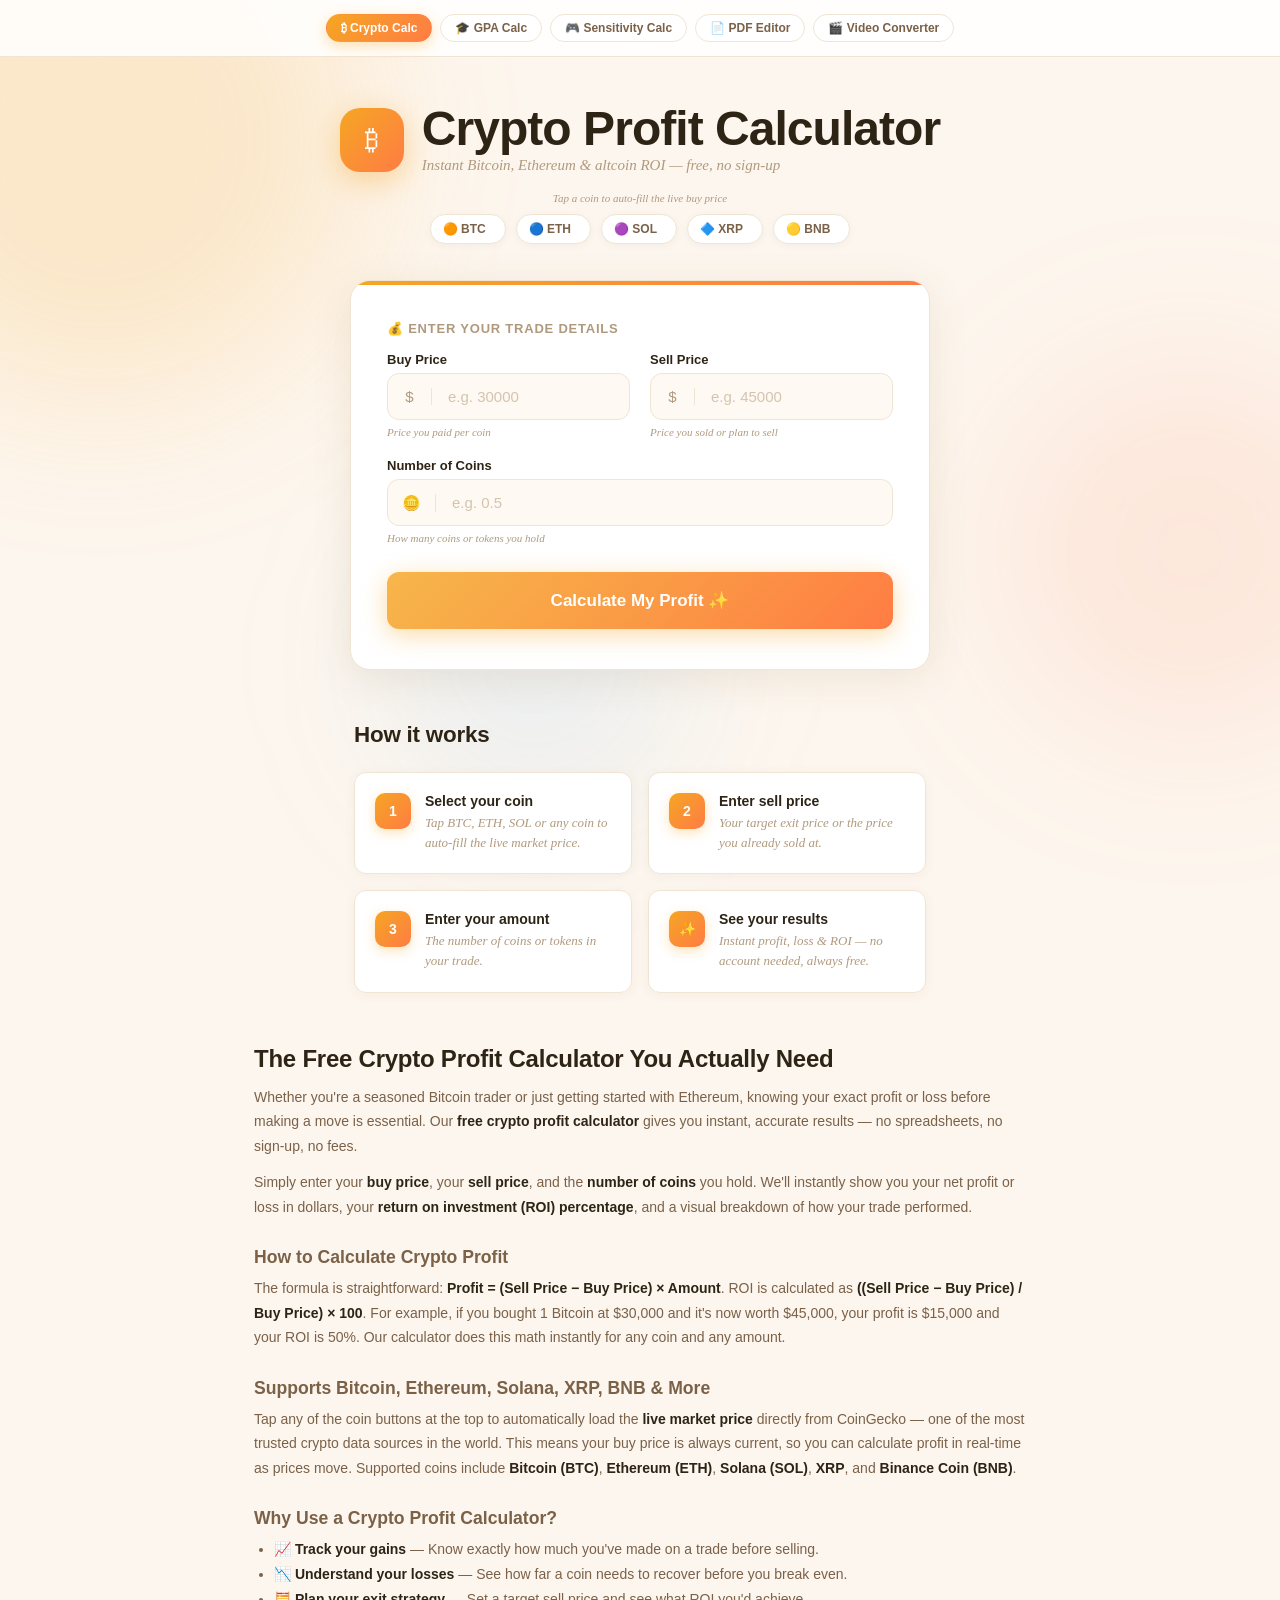
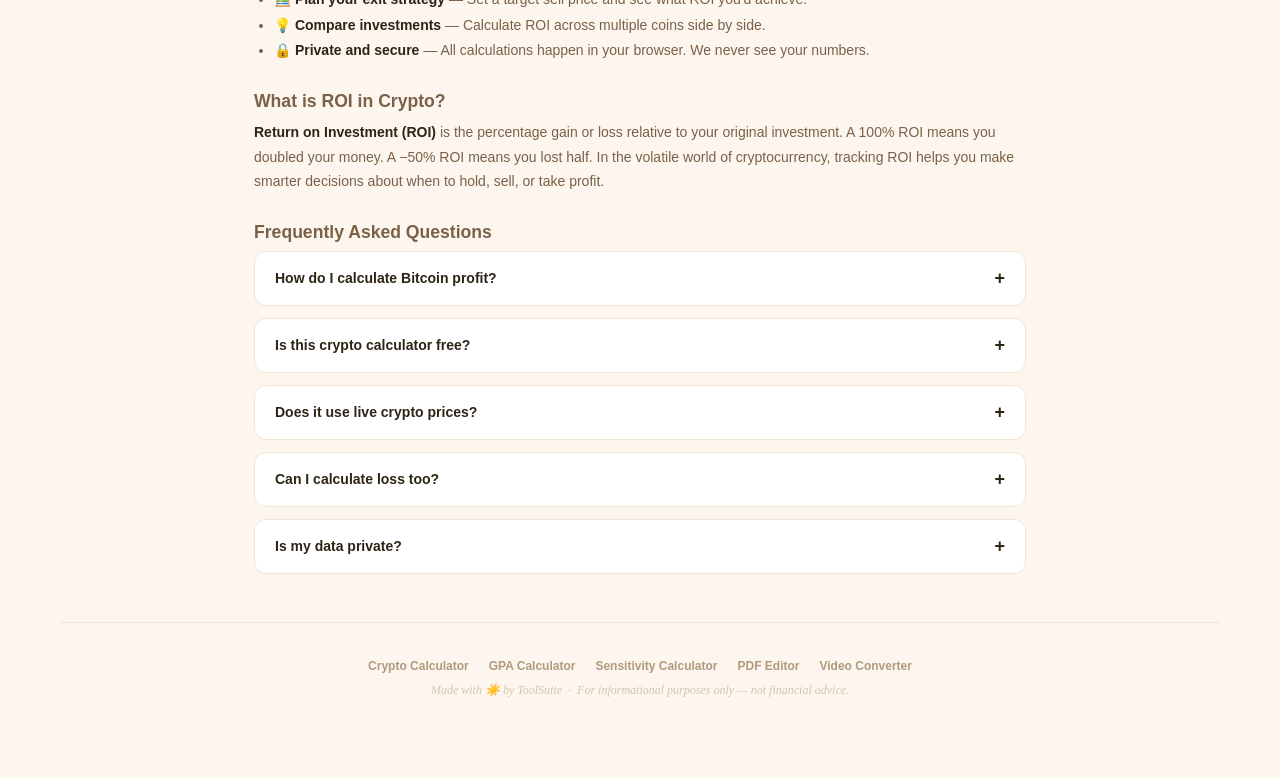
==== commit 3d35f48a: "Add files via upload" ====
--- a/index.html
+++ b/index.html
@@ -34,7 +34,7 @@
     <a class="nav-link" href="gpa.html">🎓 GPA Calc</a>
     <a class="nav-link" href="sensitivity.html">🎮 Sensitivity Calc</a>
     <a class="nav-link" href="pdf.html">📄 PDF Editor</a>
-    <a class="nav-link" href="downloader.html">⬇️ Video Downloader</a>
+    <a class="nav-link" href="converter.html">🎬 Video Converter</a>
   </nav>
 
   <!-- AD (hidden until AdSense approved) -->
@@ -166,7 +166,7 @@
         <a href="gpa.html">GPA Calculator</a>
         <a href="sensitivity.html">Sensitivity Calculator</a>
         <a href="pdf.html">PDF Editor</a>
-        <a href="downloader.html">Video Downloader</a>
+        <a href="converter.html">Video Converter</a>
       </div>
       <p>Made with ☀️ by ToolSuite &nbsp;·&nbsp; For informational purposes only — not financial advice.</p>
     </footer>
